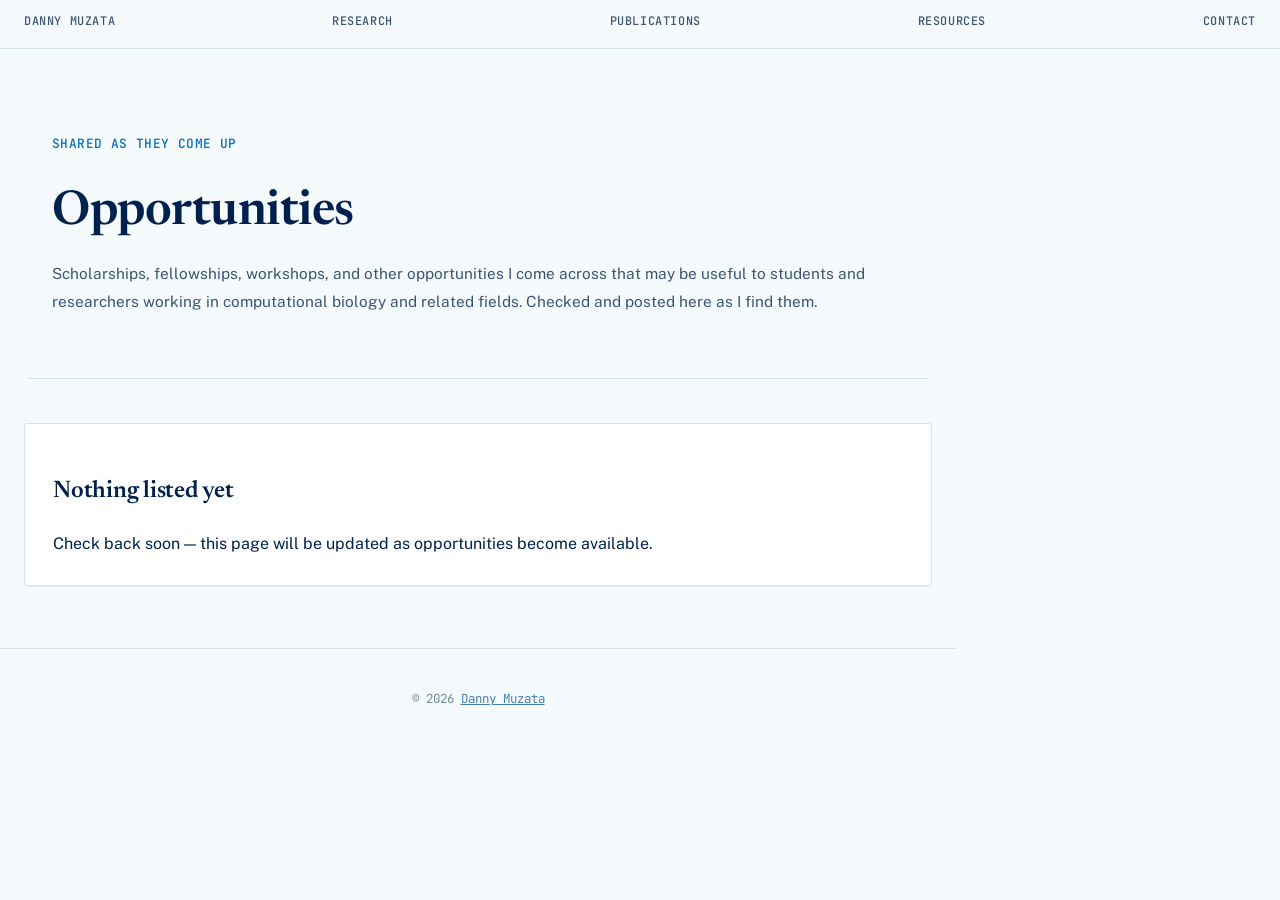
==== opportunities.html @ 9d425924 "Simplify nav labels, drop Research Highlights link, add Resources/Opportunities Rename nav items to " ====
<!DOCTYPE html>
<html lang="en">
<head>
<meta charset="UTF-8">
<meta name="viewport" content="width=device-width, initial-scale=1.0">

<title>Opportunities | Danny Muzata</title>
<meta name="description" content="Scholarships, fellowships, workshops, and other opportunities Danny Muzata shares for students and researchers in computational biology.">
<meta name="robots" content="index, follow, max-image-preview:large">
<meta name="author" content="Danny Muzata">

<link rel="canonical" href="https://danmuzata.github.io/opportunities.html">
<link rel="author" href="https://danmuzata.github.io/">

<meta property="og:type" content="website">
<meta property="og:title" content="Opportunities | Danny Muzata">
<meta property="og:description" content="Scholarships, fellowships, workshops, and other opportunities for students and researchers in computational biology.">
<meta property="og:url" content="https://danmuzata.github.io/opportunities.html">
<meta property="og:site_name" content="Danny Muzata">
<meta property="og:image" content="https://danmuzata.github.io/assets/images/headshot-share.jpg">
<meta property="og:image:type" content="image/jpeg">

<meta name="twitter:card" content="summary_large_image">
<meta name="twitter:title" content="Opportunities | Danny Muzata">
<meta name="twitter:description" content="Scholarships, fellowships, workshops, and other opportunities for students and researchers in computational biology.">
<meta name="twitter:image" content="https://danmuzata.github.io/assets/images/headshot-share.jpg">

<script type="application/ld+json">
{
  "@context": "https://schema.org",
  "@graph": [
    {
      "@type": "Person",
      "@id": "https://danmuzata.github.io/#person",
      "name": "Danny Muzata",
      "url": "https://danmuzata.github.io/",
      "image": "https://danmuzata.github.io/assets/images/headshot-share.jpg",
      "jobTitle": "Biomedical Data Scientist",
      "affiliation": [{ "@type": "CollegeOrUniversity", "name": "BITS Pilani, Hyderabad Campus" }],
      "sameAs": [
        "https://scholar.google.com/citations?user=PciYrvsAAAAJ&hl=en",
        "https://github.com/danmuzata",
        "https://www.linkedin.com/in/danny-muzata",
        "https://orcid.org/0000-0003-0023-9233",
        "https://x.com/DMMuzata",
        "https://www.facebook.com/danny.muzata",
        "https://onehealthtrust.org/profile/phd-students/danny-muzata/",
        "https://www.bits-pilani.ac.in/research_scholars/danny-muzata/"
      ]
    },
    {
      "@type": "CollectionPage",
      "@id": "https://danmuzata.github.io/opportunities.html#webpage",
      "url": "https://danmuzata.github.io/opportunities.html",
      "name": "Opportunities | Danny Muzata",
      "description": "Scholarships, fellowships, workshops, and other opportunities for students and researchers in computational biology.",
      "author": { "@id": "https://danmuzata.github.io/#person" },
      "isPartOf": { "@type": "WebSite", "@id": "https://danmuzata.github.io/#website", "url": "https://danmuzata.github.io/", "name": "Danny Muzata" }
    },
    {
      "@type": "BreadcrumbList",
      "@id": "https://danmuzata.github.io/opportunities.html#breadcrumb",
      "itemListElement": [
        { "@type": "ListItem", "position": 1, "name": "Danny Muzata", "item": "https://danmuzata.github.io/" },
        { "@type": "ListItem", "position": 2, "name": "Opportunities", "item": "https://danmuzata.github.io/opportunities.html" }
      ]
    }
  ]
}
</script>

<link rel="icon" type="image/png" sizes="32x32" href="assets/images/favicon-32.png">
<link rel="icon" type="image/png" sizes="16x16" href="assets/images/favicon-16.png">
<link rel="apple-touch-icon" sizes="180x180" href="assets/images/apple-touch-icon.png">

<link href="https://fonts.googleapis.com/css2?family=Newsreader:ital,opsz,wght@0,6..72,400;0,6..72,500;0,6..72,600;0,6..72,700;1,6..72,400;1,6..72,500&family=Public+Sans:wght@400;500;600;700&family=JetBrains+Mono:wght@400;500;600&display=swap" rel="stylesheet">
<link rel="stylesheet" href="assets/css/style.css">
</head>

<body>

<nav aria-label="Primary navigation">
  <a href="index.html">Danny Muzata</a>
  <a href="index.html#research-areas">Research</a>
  <a href="index.html#publications">Publications</a>
  <a href="resources.html">Resources</a>
  <a href="index.html#contact">Contact</a>
</nav>

<main>
<div class="project-hero">

  <p class="project-subtitle">Shared as they come up</p>

  <h1>Opportunities</h1>

  <p class="project-authors">
    Scholarships, fellowships, workshops, and other opportunities I come across that
    may be useful to students and researchers working in computational biology and
    related fields. Checked and posted here as I find them.
  </p>

</div>

<section>

  <div class="card">
    <h2>Nothing listed yet</h2>
    <p>
      Check back soon — this page will be updated as opportunities become available.
    </p>
  </div>

</section>
</main>

<footer>
  © 2026 <a href="index.html" rel="author">Danny Muzata</a>
</footer>

</body>
</html>
---- assets/css/style.css ----
/* ==========================================================================
   Danny Muzata — Field Notebook design system
   Concept: the contour line of a fitness landscape as structural motif;
   genome-browser precision (mono, coordinates, specimen tags) meets an
   editorial scientific-journal hand (serif headings, real bibliography).
   ========================================================================== */

:root {
  --paper: #f5fafd;
  --paper-raised: #ffffff;
  --paper-sunken: #e7f2fb;
  --ink: #00204d;
  --ink-soft: #3d5573;
  --ink-faint: #74889f;
  --line: #d3e3f0;
  --line-strong: #a9c3dc;

  --azure: #026fc2;
  --azure-deep: #014a8a;
  --azure-wash: rgba(2, 111, 194, 0.08);
  --azure-wash-strong: rgba(2, 111, 194, 0.16);

  --amber: #d06d0c;
  --amber-wash: rgba(208, 109, 12, 0.1);

  --seq-blue: #4a7fb0;
  --seq-blue-wash: rgba(74, 127, 176, 0.08);

  --shadow: 0 1px 2px rgba(0, 32, 77, 0.05);

  --font-display: 'Newsreader', 'Iowan Old Style', Georgia, serif;
  --font-body: 'Public Sans', -apple-system, BlinkMacSystemFont, 'Segoe UI', sans-serif;
  --font-mono: 'JetBrains Mono', ui-monospace, 'SFMono-Regular', Menlo, monospace;
}

body.dark {
  --paper: #061529;
  --paper-raised: #0b2038;
  --paper-sunken: #04101f;
  --ink: #eaf3fc;
  --ink-soft: #a9c3dc;
  --ink-faint: #6f89a6;
  --line: #16324f;
  --line-strong: #234563;

  --azure: #5aa8e8;
  --azure-deep: #8cc4f2;
  --azure-wash: rgba(90, 168, 232, 0.14);
  --azure-wash-strong: rgba(90, 168, 232, 0.22);

  --amber: #f5a445;
  --amber-wash: rgba(245, 164, 69, 0.14);

  --seq-blue: #7fb2df;
  --seq-blue-wash: rgba(127, 178, 223, 0.12);

  --shadow: 0 1px 3px rgba(0, 0, 0, 0.4);
}

/* ---------- reset & base ---------- */

* { box-sizing: border-box; }

html {
  scroll-behavior: smooth;
}

body {
  font-family: var(--font-body);
  margin: 0;
  line-height: 1.65;
  background: var(--paper);
  color: var(--ink);
  font-size: 16px;
  transition: background 0.3s ease, color 0.3s ease;
}

img { max-width: 100%; }

::selection { background: var(--azure-wash-strong); color: var(--ink); }

a { color: var(--seq-blue); }

h1, h2, h3 {
  font-family: var(--font-display);
  font-weight: 600;
  text-wrap: balance;
  color: var(--ink);
  letter-spacing: -0.01em;
}

em, i { font-style: italic; }

/* mono "eyebrow" label used throughout as section/field labels */
.eyebrow {
  display: block;
  font-family: var(--font-mono);
  font-size: 0.72rem;
  font-weight: 500;
  letter-spacing: 0.14em;
  text-transform: uppercase;
  color: var(--azure);
}

/* ---------- nav (ruler bar) ---------- */

nav {
  display: flex;
  align-items: center;
  justify-content: space-between;
  gap: 18px;
  padding: 12px 24px;
  background: color-mix(in srgb, var(--paper) 92%, transparent);
  backdrop-filter: blur(6px);
  border-bottom: 1px solid var(--line);
  position: sticky;
  top: 0;
  z-index: 1000;
  /* nav sits above the quotes rail (which starts at top: 54px), so it never
     overlaps it — reclaim the width body reserves for the rail below it */
  margin-right: calc(-1 * (var(--quotes-w, 0px) + var(--quotes-inset, 0px) + 8px));
}

.nav-links {
  display: flex;
  align-items: center;
  gap: 22px;
  overflow-x: auto;
  white-space: nowrap;
  flex: 1 1 auto;
  min-width: 0;
}

.nav-links::-webkit-scrollbar { display: none; }

nav a {
  text-decoration: none;
  font-family: var(--font-mono);
  font-size: 0.74rem;
  font-weight: 500;
  letter-spacing: 0.05em;
  text-transform: uppercase;
  color: var(--ink-soft);
  padding-bottom: 3px;
  border-bottom: 1px solid transparent;
  transition: color 0.2s ease, border-color 0.2s ease;
}

nav a:hover {
  color: var(--azure);
  border-bottom-color: var(--azure);
}

.nav-brand {
  flex: 0 0 auto;
  display: flex;
  align-items: center;
  line-height: 0;
}
.nav-brand img { height: 30px; width: auto; display: block; }

.nav-social {
  display: flex;
  align-items: center;
  gap: 10px;
  flex: 0 0 auto;
  padding-left: 16px;
  border-left: 1px solid var(--line);
}

.nav-social a {
  display: inline-flex;
  align-items: center;
  justify-content: center;
  width: 26px;
  height: 26px;
  color: var(--ink-faint);
  font-size: 0.92rem;
  border-bottom: none;
  padding-bottom: 0;
  transition: color 0.2s ease, transform 0.2s ease, opacity 0.2s ease;
}
.nav-social a:hover { transform: translateY(-2px); opacity: 0.8; }
.nav-social a img { width: 22px; height: 22px; object-fit: contain; display: block; }
.nav-social a img.icon-orcid { width: 26px; height: 26px; }
.nav-social a.icon-fa {
  color: var(--ink-soft);
  border: 1px solid var(--line-strong);
  border-radius: 999px;
  font-size: 0.86rem;
}
.nav-social a.icon-fa:hover { color: var(--azure); border-color: var(--azure); }

.nav-search { position: relative; flex: 0 0 auto; display: flex; align-items: center; }

#searchToggle {
  background: none;
  border: 1px solid var(--line);
  border-radius: 999px;
  width: 28px;
  height: 28px;
  color: var(--azure);
  cursor: pointer;
  display: grid;
  place-items: center;
}
#searchToggle:hover { border-color: var(--azure); }

.search-form {
  position: absolute;
  top: 36px;
  right: 0;
  width: 240px;
  z-index: 50;
}
.search-form[hidden] { display: none; }

.search-form input {
  width: 100%;
  box-sizing: border-box;
  font-family: var(--font-mono);
  font-size: 0.8rem;
  padding: 8px 12px;
  border: 1px solid var(--line-strong);
  border-radius: 4px;
  background: var(--paper-raised);
  color: var(--ink);
  box-shadow: 0 8px 20px rgba(0, 32, 77, 0.12);
}
.search-form input:focus { outline: none; border-color: var(--azure); }

.search-hit { outline: 2px solid var(--amber); outline-offset: 4px; border-radius: 2px; }

/* ---------- section rhythm ---------- */

section {
  max-width: 1400px;
  margin: auto;
  padding: 44px 24px;
}

section > h2 {
  font-size: clamp(1.6rem, 3vw, 2.1rem);
  margin: 0.35rem 0 1.6rem;
}

/* contour-line divider, the recurring motif */
.contour {
  max-width: 1100px;
  margin: 0 auto;
  padding: 0 24px;
  color: var(--line-strong);
  opacity: 0.7;
}

.contour svg {
  display: block;
  width: 100%;
  height: 30px;
}

.contour path {
  fill: none;
  stroke: currentColor;
  stroke-width: 1;
}

/* ---------- generic card / specimen index-card ---------- */

.card {
  background: var(--paper-raised);
  color: var(--ink);
  padding: 28px;
  border-radius: 3px;
  margin-bottom: 18px;
  border: 1px solid var(--line);
  box-shadow: var(--shadow);
  max-width: 1400px;
  margin-left: auto;
  margin-right: auto;
}

.card a { color: var(--seq-blue); text-decoration: none; border-bottom: 1px solid var(--seq-blue-wash); }
.card a:hover { border-bottom-color: var(--seq-blue); }

/* justified long-form prose, hyphenated for clean rag on narrow columns */
.card p,
.hero-tagline,
.lab-content p {
  text-align: justify;
  text-justify: inter-word;
  hyphens: auto;
}
.card p:last-child { margin-bottom: 0; }

.card,
.publication-item,
.teaching-item,
.hero,
nav {
  transition: background 0.3s ease, border-color 0.3s ease, color 0.3s ease;
}

/* research interests */
.interest-list {
  list-style: none;
  padding-left: 0;
  margin: 0;
  display: grid;
  grid-template-columns: 1fr 1fr;
  gap: 0;
}

.interest-list li {
  padding: 11px 0 11px 22px;
  border-bottom: 1px solid var(--line);
  position: relative;
  font-size: 0.96rem;
}

.interest-list li::before {
  content: "\2022";
  position: absolute;
  left: 4px;
  color: var(--azure);
  font-weight: 700;
}

/* ---------- core-sample timeline ---------- */

.timeline {
  border-left: 1px solid var(--line-strong);
  padding-left: 24px;
  position: relative;
}

.timeline div {
  margin-bottom: 26px;
  position: relative;
}

.timeline div::before {
  content: "";
  position: absolute;
  left: -28.5px;
  top: 6px;
  width: 7px;
  height: 7px;
  border-radius: 50%;
  background: var(--azure);
  border: 2px solid var(--paper);
  box-shadow: 0 0 0 1px var(--azure);
}

.timeline b { font-family: var(--font-mono); font-weight: 600; font-size: 0.92rem; letter-spacing: 0.01em; }

.section-subtitle {
  font-family: var(--font-mono);
  color: var(--ink-soft);
  margin-bottom: 34px;
  font-size: 0.85rem;
  letter-spacing: 0.02em;
}

/* ---------- experience / teaching list ---------- */

.teaching-list {
  display: flex;
  flex-direction: column;
  gap: 16px;
}

.teaching-item {
  display: flex;
  gap: 28px;
  background: var(--paper-raised);
  border: 1px solid var(--line);
  border-radius: 3px;
  padding: 22px 24px;
}

.teaching-date {
  min-width: 150px;
  font-family: var(--font-mono);
  font-size: 0.82rem;
  font-weight: 500;
  color: var(--azure);
  padding-top: 2px;
}

.teaching-content h3 { margin: 0 0 4px 0; font-size: 1.04rem; color: var(--ink); font-family: var(--font-display); }
.teaching-content p { margin: 0 0 12px 0; color: var(--ink-soft); font-size: 0.94rem; }
.teaching-content ul.content-list { margin: 0; }

@media (max-width: 768px) {
  .teaching-item { flex-direction: column; gap: 10px; }
  .teaching-date { min-width: auto; }
}

/* ---------- publications: real bibliography ---------- */

.pub-metrics {
  font-family: var(--font-mono);
  font-size: 0.82rem;
  color: var(--ink-soft);
}

.publication-list {
  display: flex;
  flex-direction: column;
  gap: 0;
  counter-reset: pub;
  border-top: 1px solid var(--line);
}

.publication-item {
  border-bottom: 1px solid var(--line);
  padding: 26px 0 26px 44px;
  position: relative;
  counter-increment: pub;
}

.publication-item::before {
  content: counter(pub, decimal-leading-zero);
  position: absolute;
  left: 0;
  top: 27px;
  font-family: var(--font-mono);
  font-size: 0.78rem;
  color: var(--ink-faint);
}

.publication-item h3 {
  margin-top: 0;
  margin-bottom: 10px;
  font-size: 1.1rem;
  font-weight: 500;
  line-height: 1.5;
  color: var(--ink);
}

.pub-authors { color: var(--ink-soft); margin-bottom: 6px; font-size: 0.94rem; }
.pub-venue { font-family: var(--font-mono); color: var(--ink-faint); margin-bottom: 14px; font-size: 0.82rem; }
.pub-venue em { font-family: var(--font-display); font-style: italic; }
.pub-summary { color: var(--ink-soft); line-height: 1.7; margin-bottom: 14px; }

.pub-link { color: var(--seq-blue); text-decoration: none; font-weight: 500; font-size: 0.92rem; border-bottom: 1px solid var(--seq-blue-wash); }
.pub-link:hover { border-bottom-color: var(--seq-blue); }

.pub-status {
  display: inline-block;
  font-family: var(--font-mono);
  font-size: 0.66rem;
  font-weight: 600;
  letter-spacing: 0.06em;
  text-transform: uppercase;
  padding: 0.18rem 0.5rem;
  border-radius: 2px;
  margin-left: 0.5rem;
  vertical-align: middle;
  border: 1px solid transparent;
}
.pub-status.published { color: var(--azure); border-color: var(--azure-wash-strong); background: var(--azure-wash); }
.pub-status.preprint { color: var(--amber); border-color: var(--amber-wash); background: var(--amber-wash); }
.pub-status.review { color: var(--seq-blue); border-color: var(--seq-blue-wash); background: var(--seq-blue-wash); }
.pub-status.chapter { color: var(--ink-soft); border-color: var(--line); background: var(--paper-sunken); }

body.dark .hero-badges span {
  background: var(--azure-wash);
  border: 1px solid var(--azure-wash-strong);
  color: var(--ink);
}

/* ---------- research visualization ---------- */

.research-demo { margin-top: 56px; }

.research-demo h3 { font-size: 1.3rem; color: var(--ink); margin-bottom: 10px; }

.demo-subtitle {
  color: var(--ink-soft);
  max-width: 680px;
  line-height: 1.7;
  margin: 0 0 20px;
}

.demo-tags {
  display: flex;
  flex-wrap: wrap;
  gap: 8px;
  margin-bottom: 22px;
  font-family: var(--font-mono);
}

.demo-tags span {
  background: var(--paper-raised);
  border: 1px solid var(--line);
  padding: 5px 11px;
  border-radius: 2px;
  font-size: 0.76rem;
  color: var(--ink-soft);
}

canvas {
  width: 100%;
  max-width: 100%;
  height: auto;
  display: block;
  margin: 0;
  border-radius: 3px;
  border: 1px solid var(--line);
}

/* ---------- contact maps ---------- */

.maps-grid {
  max-width: 1400px;
  margin: 1.4rem auto 0;
  display: grid;
  grid-template-columns: repeat(2, minmax(0, 1fr));
  gap: 1px;
  background: var(--line);
  border: 1px solid var(--line);
}

.map-card { background: var(--paper-raised); }

.map-card figcaption {
  display: flex;
  align-items: center;
  gap: 0.6rem;
  font-family: var(--font-mono);
  font-size: 0.76rem;
  letter-spacing: 0.03em;
  color: var(--ink-soft);
  padding: 0.7rem 1.1rem;
  border-bottom: 1px solid var(--line);
}
.map-logo { width: 22px; height: 22px; object-fit: contain; flex: 0 0 auto; }

.map-card iframe {
  display: block;
  width: 100%;
  height: 260px;
  border: 0;
}

@media (max-width: 680px) {
  .maps-grid { grid-template-columns: 1fr; }
}

/* ---------- resume tabs ---------- */

.resume-tabs {
  display: flex;
  flex-wrap: wrap;
  gap: 4px;
  border-bottom: 1px solid var(--line);
  margin-bottom: 1.8rem;
}

.resume-tab {
  font-family: var(--font-mono);
  font-size: 0.76rem;
  font-weight: 500;
  letter-spacing: 0.02em;
  color: var(--ink-soft);
  background: none;
  border: none;
  border-bottom: 2px solid transparent;
  padding: 10px 4px;
  margin-right: 18px;
  cursor: pointer;
  white-space: nowrap;
}
.resume-tab:hover { color: var(--azure); }
.resume-tab.active { color: var(--azure); border-bottom-color: var(--azure); }

.resume-panel[hidden] { display: none; }

.references-list { display: flex; flex-direction: column; gap: 1px; background: var(--line); border: 1px solid var(--line); }
.reference-item { display: flex; gap: 1rem; align-items: center; padding: 1.1rem 1.3rem; background: var(--paper-raised); }
.reference-item img { width: 56px; height: 56px; border-radius: 999px; object-fit: cover; border: 1px solid var(--line-strong); flex: 0 0 auto; }
.reference-item h3 { margin: 0 0 0.15rem; font-size: 0.98rem; }
.reference-role { font-family: var(--font-mono); font-size: 0.68rem; text-transform: uppercase; letter-spacing: 0.04em; color: var(--azure); margin: 0 0 0.3rem; }
.reference-item p:last-child { margin: 0; font-size: 0.86rem; color: var(--ink-soft); }

@media (max-width: 560px) {
  .reference-item { flex-direction: column; align-items: flex-start; }
}

@media (max-width: 700px) {
  .resume-tabs { overflow-x: auto; flex-wrap: nowrap; }
  .resume-tab { margin-right: 14px; }
}

/* ---------- footer ---------- */

footer {
  text-align: center;
  padding: 40px 20px;
  font-family: var(--font-mono);
  font-size: 0.78rem;
  color: var(--ink-faint);
  border-top: 1px solid var(--line);
}

.footer-signature { display: block; height: 48px; width: auto; margin: 0 auto 10px; opacity: 0.85; }

/* ---------- masthead hero ---------- */

.hero {
  display: flex;
  flex-direction: column;
  padding: 64px 40px 56px;
  max-width: 1400px;
  margin: 0 auto;
  position: relative;
  border-bottom: 1px solid var(--line);
}

.hero-top {
  display: flex;
  align-items: flex-start;
  justify-content: flex-start;
  gap: 56px;
  width: 100%;
}

.hero-left { flex: 0 1 auto; max-width: 620px; }

.hero h1 {
  font-size: clamp(2.6rem, 6vw, 4.4rem);
  font-weight: 600;
  margin: 0 0 6px;
  letter-spacing: -0.02em;
  line-height: 1;
}

.subtitle {
  font-family: var(--font-mono);
  color: var(--azure);
  font-weight: 500;
  font-size: 0.86rem;
  letter-spacing: 0.02em;
  text-transform: uppercase;
}

.affiliation {
  color: var(--ink-soft);
  margin-top: 8px;
  font-size: 0.95rem;
}

.hero-tagline {
  margin-top: 18px;
  color: var(--ink-soft);
  line-height: 1.75;
  font-size: 1.06rem;
  max-width: 58ch;
}

.hero-badges { margin-top: 18px; }

/* links row: mono, ruler-tick separated */
.icon-row {
  margin-top: 20px;
  display: flex;
  flex-wrap: wrap;
  align-items: center;
  gap: 10px;
}

.icon-row a {
  display: inline-flex;
  align-items: center;
  justify-content: center;
  width: 38px;
  height: 38px;
  border-radius: 999px;
  border: 1px solid var(--line-strong);
  background: var(--paper-raised);
  color: var(--ink-soft);
  font-size: 1rem;
  text-decoration: none;
  transition: color 0.2s ease, border-color 0.2s ease, transform 0.2s ease;
}

.icon-row a:hover {
  color: var(--azure);
  border-color: var(--azure);
  transform: translateY(-2px);
}

.icon-row a span { display: none; }
.icon-row a img { width: 20px; height: 20px; object-fit: contain; display: block; }
.icon-row a.icon-svg svg { display: block; }

.hero-buttons { margin-top: 26px; display: flex; gap: 12px; flex-wrap: wrap; }

.hero-btn {
  display: inline-block;
  padding: 11px 20px;
  border-radius: 2px;
  background: var(--azure);
  color: var(--paper);
  text-decoration: none;
  font-weight: 600;
  font-size: 0.9rem;
  border: 1px solid var(--azure);
  transition: 0.2s ease;
}

.hero-btn:hover { background: var(--azure-deep); border-color: var(--azure-deep); }

/* portrait: framed, editorial, right-aligned against the hero column */
.hero-right { flex: 0 1 190px; min-width: 0; }

.profile-wrapper {
  padding: 0;
  background: none;
  width: 100%;
  max-width: 190px;
  position: relative;
}

.profile-wrapper img {
  width: 100%;
  aspect-ratio: 190 / 230;
  height: auto;
  border-radius: 3px;
  border: 1px solid var(--line-strong);
  box-shadow: 0 14px 32px rgba(0, 32, 77, 0.14);
  object-fit: cover;
  object-position: top center;
  display: block;
}

.profile-wrapper .plate-label {
  display: block;
  margin-top: 12px;
  font-family: var(--font-mono);
  font-size: 0.7rem;
  letter-spacing: 0.08em;
  text-transform: uppercase;
  color: var(--ink-soft);
  text-align: center;
}

.profile-wrapper .plate-label small {
  display: block;
  margin-top: 3px;
  font-size: 0.62rem;
  color: var(--ink-faint);
  letter-spacing: 0.06em;
}

@media (max-width: 768px) {
  .hero { text-align: left; padding: 48px 20px 36px; }
  .hero-top { flex-direction: column-reverse; }
  .hero-left, .hero-right { flex: 100%; max-width: 100%; }
  .hero-right { align-self: flex-start; }
  .profile-wrapper { width: 180px; }
  .profile-wrapper img { width: 180px; height: 220px; }
  .interest-list { grid-template-columns: 1fr; }
  .hero h1 { font-size: 2.4rem; }
  .hero-tagline { font-size: 0.96rem; }
  nav { padding: 10px 14px; gap: 10px; }
  .nav-social { display: none; }
  section { padding: 32px 18px; }
  .card { padding: 20px; }
  .publication-item { padding-left: 36px; }
}

/* ---------- research highlights: crossfade, one at a time ---------- */

.highlights-fade {
  position: relative;
  min-height: 250px;
  border: 1px solid var(--line);
  border-radius: 3px;
  background: var(--paper-raised);
  overflow: hidden;
}

.highlight-slide {
  position: absolute;
  inset: 0;
  display: flex;
  align-items: center;
  gap: 1.8rem;
  padding: 1.8rem 2rem;
  text-decoration: none;
  color: inherit;
  opacity: 0;
  animation: highlight-fade var(--rh-cycle, 56s) ease-in-out infinite;
}

.highlight-slide-image {
  flex: 0 0 auto;
  width: 170px;
  height: 170px;
  border-radius: 3px;
  overflow: hidden;
  background: var(--paper-sunken);
  border: 1px solid var(--line-strong);
}
.highlight-slide-image img { width: 100%; height: 100%; object-fit: cover; display: block; }

.highlight-slide-body { min-width: 0; }
.highlight-slide-body h3 { margin: 0 0 0.4rem; font-size: 1.15rem; font-family: var(--font-display); }
.highlight-slide-body p { margin: 0; font-size: 0.92rem; color: var(--ink-soft); line-height: 1.6; text-align: left; }

.work-status {
  display: inline-block;
  font-family: var(--font-mono);
  font-size: 0.66rem;
  font-weight: 600;
  letter-spacing: 0.05em;
  text-transform: uppercase;
  color: var(--azure);
  margin-bottom: 0.5rem;
}

@keyframes highlight-fade {
  0%   { opacity: 0; }
  3%   { opacity: 1; }
  9%   { opacity: 1; }
  12.5% { opacity: 0; }
  100% { opacity: 0; }
}

@media (prefers-reduced-motion: reduce) {
  .highlight-slide { animation: none; opacity: 0; position: static; display: none; }
  .highlight-slide--first { opacity: 1; display: flex; }
}

@media (max-width: 640px) {
  .highlights-fade { min-height: 320px; }
  .highlight-slide { flex-direction: column; align-items: flex-start; gap: 0.9rem; padding: 1.3rem; }
  .highlight-slide-image { width: 100%; height: 170px; }
}

/* ---------- quotes rail: fixed vertical panel, always visible, width scales down on narrow screens ---------- */

:root { --quotes-w: 300px; --quotes-inset: 16px; }

.quotes-rail {
  display: block;
  position: fixed;
  top: 54px;
  right: var(--quotes-inset);
  width: var(--quotes-w);
  height: calc(100vh - 54px);
  overflow: hidden;
  border: 1px solid var(--line);
  border-top: none;
  box-shadow: -8px 0 20px rgba(0, 32, 77, 0.06);
  background: var(--paper-sunken);
  z-index: 500;
}

body { padding-right: calc(var(--quotes-w) + var(--quotes-inset) + 8px); }

.quotes-rail-track {
  display: flex;
  flex-direction: column;
  animation: quotes-rail-up 130s linear infinite;
}

.quotes-rail-track:hover { animation-play-state: paused; }

.quotes-rail .quote-card {
  box-sizing: border-box;
  min-height: calc((100vh - 54px) / 3);
  display: flex;
  flex-direction: column;
  justify-content: center;
  padding: 1.3rem 1.6rem;
  border-bottom: 1px solid var(--line);
}

.quote-photo {
  width: 72px;
  height: 72px;
  border-radius: 999px;
  object-fit: cover;
  border: 1px solid var(--line-strong);
  margin-bottom: 0.9rem;
}

.quote-card blockquote {
  margin: 0 0 10px;
  font-family: var(--font-display);
  font-style: italic;
  font-size: 0.94rem;
  line-height: 1.4;
  color: var(--ink);
}

.quote-card cite {
  display: block;
  font-family: var(--font-mono);
  font-style: normal;
  font-size: 0.64rem;
  letter-spacing: 0.04em;
  text-transform: uppercase;
  color: var(--azure);
  line-height: 1.4;
}

@keyframes quotes-rail-up {
  from { transform: translateY(0); }
  to { transform: translateY(-50%); }
}

@media (prefers-reduced-motion: reduce) {
  .quotes-rail-track { animation: none; overflow-y: auto; height: 100%; }
}

/* narrower screens: the rail shrinks instead of disappearing */
@media (max-width: 1100px) {
  :root { --quotes-w: 190px; }
  .quotes-rail .quote-card { padding: 1rem 1.1rem; }
  .quote-photo { width: 56px; height: 56px; }
  .quote-card blockquote { font-size: 0.8rem; }
}

@media (max-width: 760px) {
  :root { --quotes-w: 124px; }
  .quotes-rail .quote-card { padding: 0.8rem 0.7rem; }
  .quote-photo { width: 44px; height: 44px; margin-bottom: 0.5rem; }
  .quote-card blockquote {
    font-size: 0.7rem;
    display: -webkit-box;
    -webkit-line-clamp: 5;
    -webkit-box-orient: vertical;
    overflow: hidden;
  }
  .quote-card cite { font-size: 0.52rem; }
}

@media (max-width: 480px) {
  :root { --quotes-w: 74px; }
  .quotes-rail .quote-card { padding: 0.9rem 0.4rem 0.5rem; justify-content: flex-start; }
  .quote-photo { margin-bottom: 0; }
  .quote-card blockquote, .quote-card cite { display: none; }
}

/* ==========================================================================
   Homepage-specific components (indexed featured cards, grids, labs, skills)
   ========================================================================== */

.section-intro {
  max-width: 62ch;
  margin: -0.5rem 0 1.75rem;
  color: var(--ink-soft);
  line-height: 1.7;
}

.hero-buttons a.hero-btn-secondary {
  background: transparent;
  color: var(--ink);
  border-color: var(--line-strong);
}
.hero-buttons a.hero-btn-secondary:hover { border-color: var(--azure); color: var(--azure); }

.highlights-grid,
.featured-projects,
.expertise-grid,
.skills-grid {
  display: grid;
  grid-template-columns: repeat(2, minmax(0, 1fr));
  gap: 1px;
  background: var(--line);
  border: 1px solid var(--line);
}

.labs-grid {
  display: flex;
  flex-direction: column;
  gap: 1px;
  background: var(--line);
  border: 1px solid var(--line);
}

.highlight-card,
.featured-project-card,
.expertise-item,
.skill-card {
  background: var(--paper-raised);
  padding: 1.4rem 1.5rem;
  position: relative;
}

.highlight-card h3, .featured-project-card h3 { margin: 0 0 0.5rem; font-size: 1.08rem; }
.highlight-card p, .featured-project-card p, .lab-feature p, .skill-card p { line-height: 1.65; color: var(--ink-soft); font-size: 0.95rem; }

.highlight-date {
  font-family: var(--font-mono);
  font-size: 0.72rem;
  color: var(--azure);
  display: block;
  margin-bottom: 0.65rem;
}

.project-topline {
  display: flex;
  align-items: baseline;
  justify-content: space-between;
  gap: 0.75rem;
  margin-bottom: 0.55rem;
}

.project-acronym { font-family: var(--font-display); font-size: 1.1rem; font-weight: 600; }

.project-badge {
  font-family: var(--font-mono);
  font-size: 0.64rem;
  font-weight: 600;
  letter-spacing: 0.05em;
  text-transform: uppercase;
  padding: 0.2rem 0.5rem;
  border-radius: 2px;
  color: var(--azure);
  background: var(--azure-wash);
  border: 1px solid var(--azure-wash-strong);
  white-space: nowrap;
}
.project-badge.status-preprint { color: var(--amber); background: var(--amber-wash); border-color: var(--amber-wash); }
.project-badge.status-ongoing { color: var(--seq-blue); background: var(--seq-blue-wash); border-color: var(--seq-blue-wash); }

.project-meta { font-family: var(--font-mono); color: var(--ink-faint); font-size: 0.78rem; margin-bottom: 0.7rem; }

.project-actions, .lab-actions {
  display: flex;
  flex-wrap: wrap;
  gap: 0.6rem;
  margin-top: 1rem;
}

.project-actions a, .lab-actions a {
  display: inline-flex;
  align-items: center;
  justify-content: center;
  padding: 0.5rem 0.85rem;
  border-radius: 2px;
  text-decoration: none;
  font-family: var(--font-mono);
  font-size: 0.78rem;
  font-weight: 500;
  border: 1px solid var(--line-strong);
  color: var(--ink);
}

.project-actions a:first-child, .lab-actions a:first-child {
  background: var(--azure);
  color: var(--paper);
  border-color: var(--azure);
}
.project-actions a:hover, .lab-actions a:hover { border-color: var(--azure); }

.expertise-item, .skill-card { min-height: 130px; }

.expertise-label {
  display: inline-block;
  font-family: var(--font-mono);
  font-size: 0.66rem;
  letter-spacing: 0.06em;
  text-transform: uppercase;
  color: var(--seq-blue);
  margin-bottom: 0.6rem;
}

.expertise-item h3, .skill-card h3 { margin: 0 0 0.4rem; font-size: 1rem; font-family: var(--font-display); }
.expertise-item p { margin: 0; color: var(--ink-soft); font-size: 0.9rem; line-height: 1.55; }

.skill-card ul { margin: 0.5rem 0 0; padding-left: 1.05rem; color: var(--ink-soft); font-size: 0.87rem; line-height: 1.65; }

.lab-feature {
  display: grid;
  grid-template-columns: minmax(150px, 0.42fr) minmax(0, 1fr);
  gap: 0;
  background: var(--line);
  border: 1px solid var(--line);
}

.lab-mark {
  min-height: 150px;
  background: var(--paper-sunken);
  border-right: 1px solid var(--line);
  overflow: hidden;
}
.lab-mark img { width: 100%; height: 100%; min-height: 150px; object-fit: cover; display: block; }

.lab-content { background: var(--paper-raised); padding: 1.4rem 1.5rem; }
.lab-subtitle {
  font-family: var(--font-mono);
  font-size: 0.72rem;
  color: var(--azure);
  text-transform: uppercase;
  letter-spacing: 0.04em;
  margin: -0.4rem 0 0.8rem;
}
.lab-content h3 { margin-top: 0; font-size: 1.05rem; }

.awards-list { display: flex; flex-direction: column; gap: 0; border-top: 1px solid var(--line); }
.award-item {
  display: flex;
  gap: 1rem;
  align-items: baseline;
  padding: 16px 0;
  border-bottom: 1px solid var(--line);
}
.award-item i { display: none; }
.award-item h3 { margin: 0; font-size: 0.98rem; font-family: var(--font-display); flex: 0 0 auto; min-width: 260px; }
.award-item p { margin: 0; color: var(--ink-soft); font-size: 0.88rem; font-family: var(--font-mono); }

.content-list { margin: 0.5rem 0 0; padding-left: 1.15rem; line-height: 1.75; }
.content-list li { margin-bottom: 0.25rem; }

.workshop-list {
  columns: 2;
  column-gap: 2.2rem;
  margin: 0;
  padding-left: 1.15rem;
  line-height: 1.9;
  font-size: 0.93rem;
  color: var(--ink-soft);
}

@media (max-width: 960px) {
  .highlights-grid, .featured-projects, .skills-grid, .expertise-grid { grid-template-columns: repeat(2, minmax(0, 1fr)); }
  .award-item { flex-direction: column; gap: 0.2rem; }
  .award-item h3 { min-width: 0; }
}

@media (max-width: 680px) {
  .highlights-grid, .featured-projects, .expertise-grid, .skills-grid, .lab-feature { grid-template-columns: 1fr; }
  .lab-mark { border-right: none; border-bottom: 1px solid var(--line); }
  .workshop-list { columns: 1; }
}

/* hero topic chips */
.hero-badges {
  display: flex;
  flex-wrap: wrap;
  gap: 7px;
}

.hero-badges .venue-chip {
  display: inline-flex;
  align-items: center;
  gap: 6px;
  flex: 0 0 auto;
  white-space: nowrap;
  height: 30px;
  padding: 0 10px;
  font-family: var(--font-mono);
  font-size: 0.68rem;
  color: var(--ink-soft);
  background: var(--paper-raised);
  border: 1px solid var(--line);
  border-radius: 2px;
}
.venue-chip > i:first-child { color: var(--azure); font-size: 0.68rem; }

/* research areas: 5 banner-derived pillar tiles */
.areas-grid {
  display: grid;
  grid-template-columns: repeat(5, minmax(0, 1fr));
  gap: 1px;
  background: var(--line);
  border: 1px solid var(--line);
  margin-bottom: 2.2rem;
}
.area-tile {
  background: var(--paper-raised);
  padding: 1.1rem 1rem 1.4rem;
  text-align: center;
}
.area-tile img { width: 72px; height: 72px; object-fit: contain; margin: 0 auto 0.8rem; display: block; }
.area-tile h3 { font-size: 0.92rem; margin: 0 0 0.4rem; font-family: var(--font-display); }
.area-tile p { margin: 0; font-size: 0.78rem; color: var(--ink-soft); line-height: 1.5; text-align: left; }

@media (max-width: 860px) {
  .areas-grid { grid-template-columns: repeat(2, minmax(0, 1fr)); }
}

/* ---------- hover treatments: a different, tasteful idea per component ---------- */
.highlight-slide-image img { transition: transform 0.3s ease; }
.highlight-slide:hover .highlight-slide-image img { transform: scale(1.06); }

@media (prefers-reduced-motion: no-preference) {
  /* area tiles: lift */
  .area-tile { transition: transform 0.25s ease, box-shadow 0.25s ease; }
  .area-tile:hover { transform: translateY(-6px); box-shadow: 0 10px 24px rgba(0, 32, 77, 0.14); }

  /* research figures: zoom into the media, frame stays put */
  .research-figure img,
  .research-figure canvas { transition: transform 0.4s ease; }
  .research-figure:hover img,
  .research-figure:hover canvas { transform: scale(1.05); }

  /* map cards: gentle scale + shadow */
  .map-card { transition: transform 0.25s ease, box-shadow 0.25s ease; }
  .map-card:hover { transform: scale(1.015); box-shadow: 0 10px 22px rgba(0, 32, 77, 0.12); }

  /* reference items: slide right */
  .reference-item { transition: transform 0.25s ease, background 0.25s ease; }
  .reference-item:hover { transform: translateX(6px); background: var(--azure-wash); }

  /* quote cards: lift + glow ring */
  .quote-card { transition: transform 0.3s ease, box-shadow 0.3s ease; }
  .quote-card:hover { transform: translateY(-4px); box-shadow: 0 0 0 3px var(--azure-wash), 0 8px 20px rgba(0, 32, 77, 0.18); }
}

/* publication / teaching rows: background tint (no layout shift, safe under reduced motion) */
.publication-item,
.teaching-item { transition: background 0.2s ease; }
.publication-item:hover,
.teaching-item:hover { background: var(--azure-wash); }

/* research figure */
.research-figure {
  max-width: 480px;
  margin: 0 auto 2rem;
  border: 1px solid var(--line);
  border-radius: 2px;
  overflow: hidden;
}
.research-figure img { display: block; width: 100%; height: auto; }
.research-figure canvas { display: block; width: 100%; height: auto; background: var(--paper-sunken); }
.research-figure figcaption {
  padding: 0.9rem 1.1rem;
  font-family: var(--font-mono);
  font-size: 0.78rem;
  color: var(--ink-soft);
  background: var(--paper-sunken);
  border-top: 1px solid var(--line);
  text-align: center;
}

/* three research figures juxtaposed left-to-right, all sharing the same footprint */
.research-figures-row {
  display: grid;
  grid-template-columns: repeat(3, 1fr);
  gap: 28px;
  margin: 0 auto 2rem;
  max-width: 1400px;
}
.research-figure--row {
  max-width: none;
  width: 100%;
  margin: 0;
}
/* data figures (real plots): fixed 4:3 frame, letterboxed so nothing is cropped */
.research-figure--data img {
  aspect-ratio: 4 / 3;
  object-fit: contain;
  background: var(--paper-raised);
}
@media (max-width: 900px) {
  .research-figures-row { grid-template-columns: 1fr; max-width: 480px; }
}

/* ==========================================================================
   Project pages
   ========================================================================== */

.project-hero {
  max-width: 900px;
  margin: 0 auto;
  padding: 72px 24px 40px;
  border-bottom: 1px solid var(--line);
}

.project-subtitle {
  font-family: var(--font-mono);
  color: var(--azure);
  font-weight: 500;
  font-size: 0.8rem;
  letter-spacing: 0.03em;
  text-transform: uppercase;
  margin-bottom: 16px;
}

.project-hero h1 {
  font-size: clamp(2rem, 4.5vw, 3rem);
  line-height: 1.12;
  letter-spacing: -0.01em;
  margin-bottom: 20px;
}

.project-authors {
  color: var(--ink-soft);
  margin-bottom: 22px;
  line-height: 1.8;
  font-size: 0.96rem;
}

.project-tags { display: flex; flex-wrap: wrap; gap: 8px; font-family: var(--font-mono); }

.project-tags span {
  background: var(--paper-raised);
  border: 1px solid var(--line);
  padding: 6px 11px;
  border-radius: 2px;
  font-size: 0.74rem;
  color: var(--ink-soft);
}

@media (max-width: 768px) {
  .project-hero { padding: 44px 20px 30px; }
}
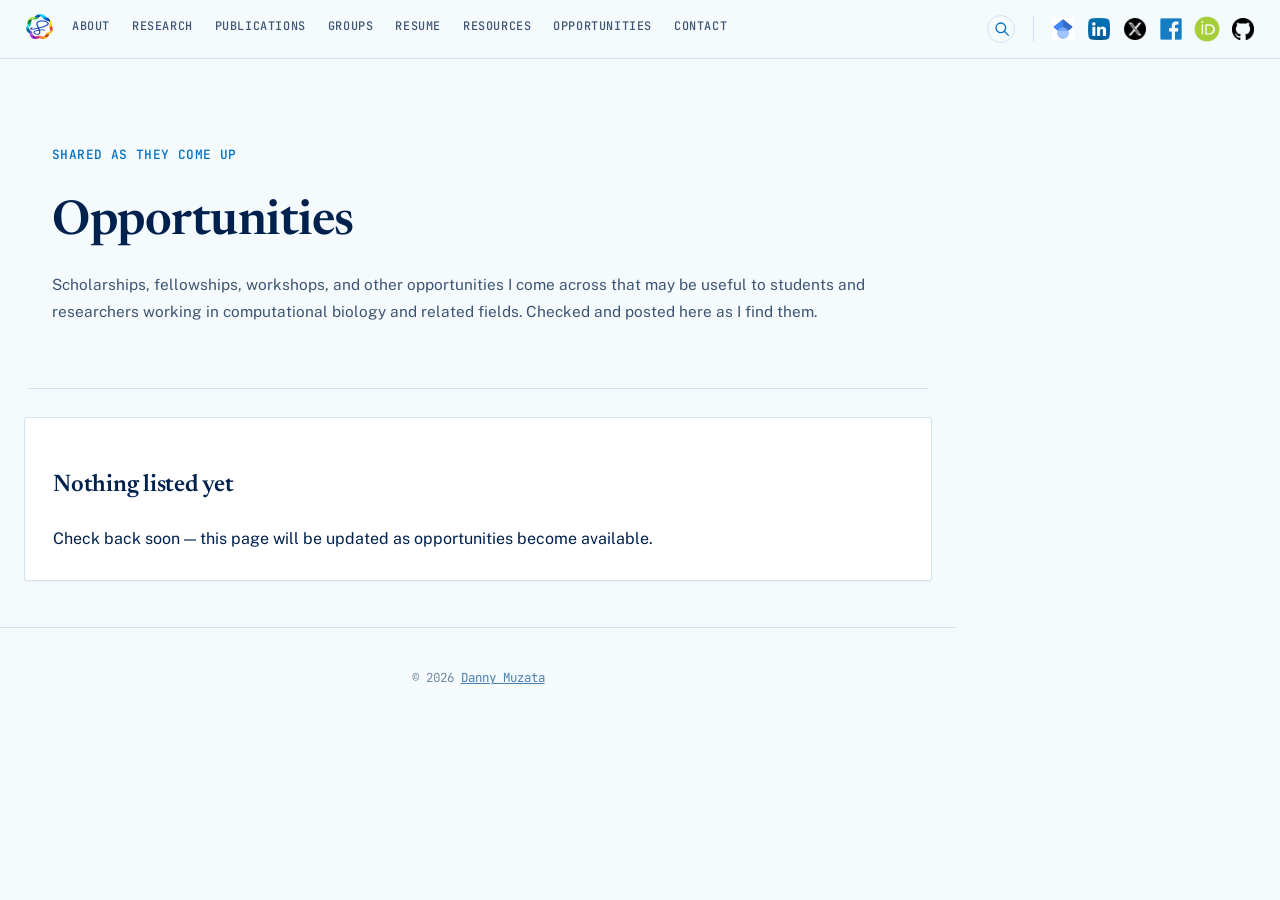
==== commit 4bb4d3f8: "Nav polish, spacing, new logo, Opportunities CMS, 8 new scientist quotes - Nav: search button left o" ====
--- a/opportunities.html
+++ b/opportunities.html
@@ -80,11 +80,38 @@
 <body>
 
 <nav aria-label="Primary navigation">
-  <a href="index.html">Danny Muzata</a>
-  <a href="index.html#research-areas">Research</a>
-  <a href="index.html#publications">Publications</a>
-  <a href="resources.html">Resources</a>
-  <a href="index.html#contact">Contact</a>
+  <a href="index.html#top" class="nav-brand" aria-label="Danny Muzata — home">
+    <img src="assets/images/nav-logo.png" alt="Danny Muzata signature logo">
+  </a>
+
+  <div class="nav-links">
+    <a href="index.html#about">About</a>
+    <a href="index.html#research-areas">Research</a>
+    <a href="index.html#publications">Publications</a>
+    <a href="index.html#research-groups">Groups</a>
+    <a href="index.html#resume">Resume</a>
+    <a href="resources.html">Resources</a>
+    <a href="opportunities.html" aria-current="page">Opportunities</a>
+    <a href="index.html#contact">Contact</a>
+  </div>
+
+  <div class="nav-search">
+    <button id="searchToggle" type="button" aria-label="Search this site" title="Search">
+      <svg viewBox="0 0 20 20" width="16" height="16" aria-hidden="true"><circle cx="8.5" cy="8.5" r="6" fill="none" stroke="currentColor" stroke-width="1.6"/><line x1="13.2" y1="13.2" x2="18" y2="18" stroke="currentColor" stroke-width="1.6" stroke-linecap="round"/></svg>
+    </button>
+    <form id="searchForm" class="search-form" role="search" hidden>
+      <input id="searchInput" type="search" placeholder="Search this page&hellip;" aria-label="Search this page">
+    </form>
+  </div>
+
+  <div class="nav-social" aria-label="Catch me on">
+    <a href="https://scholar.google.com/citations?user=PciYrvsAAAAJ&amp;hl=en" target="_blank" rel="noopener noreferrer" aria-label="Google Scholar" title="Catch me on Google Scholar"><img src="assets/images/google-scholar.png" alt=""></a>
+    <a href="https://www.linkedin.com/in/danny-muzata" target="_blank" rel="noopener noreferrer" aria-label="LinkedIn" title="Catch me on LinkedIn"><img src="assets/images/IN.png" alt=""></a>
+    <a href="https://x.com/DMMuzata" target="_blank" rel="noopener noreferrer" aria-label="X (Twitter)" title="Catch me on X"><img src="assets/images/X.png" alt=""></a>
+    <a href="https://www.facebook.com/danny.muzata" target="_blank" rel="noopener noreferrer" aria-label="Facebook" title="Catch me on Facebook"><img src="assets/images/facebook.png" alt=""></a>
+    <a href="https://orcid.org/0000-0003-0023-9233" target="_blank" rel="noopener noreferrer" aria-label="ORCID" title="Catch me on ORCID"><img src="assets/images/id-cropped.png" alt="" class="icon-orcid"></a>
+    <a href="https://github.com/danmuzata" target="_blank" rel="noopener noreferrer" aria-label="GitHub" title="Catch me on GitHub"><img src="assets/images/github-icon.png" alt=""></a>
+  </div>
 </nav>
 
 <main>
@@ -104,13 +131,15 @@
 
 <section>
 
-  <div class="card">
+  <div id="opportunitiesEmpty" class="card" hidden>
     <h2>Nothing listed yet</h2>
     <p>
       Check back soon — this page will be updated as opportunities become available.
     </p>
   </div>
 
+  <div id="opportunitiesList" class="opportunities-grid"></div>
+
 </section>
 </main>
 
@@ -118,5 +147,135 @@
   © 2026 <a href="index.html" rel="author">Danny Muzata</a>
 </footer>
 
+<script>
+(function () {
+  var listEl = document.getElementById("opportunitiesList");
+  var emptyEl = document.getElementById("opportunitiesEmpty");
+
+  function statusFor(deadlineStr) {
+    if (!deadlineStr) return { label: "Ongoing", cls: "status-open" };
+    var today = new Date();
+    today.setHours(0, 0, 0, 0);
+    var deadline = new Date(deadlineStr);
+    var diffDays = Math.round((deadline - today) / 86400000);
+    if (diffDays < 0) return { label: "Closed", cls: "status-closed" };
+    if (diffDays <= 14) return { label: "Closing Soon", cls: "status-closing" };
+    return { label: "Open", cls: "status-open" };
+  }
+
+  function formatDate(deadlineStr) {
+    if (!deadlineStr) return "";
+    var d = new Date(deadlineStr);
+    return d.toLocaleDateString("en-US", { year: "numeric", month: "short", day: "numeric" });
+  }
+
+  function escapeHtml(s) {
+    var div = document.createElement("div");
+    div.textContent = s == null ? "" : s;
+    return div.innerHTML;
+  }
+
+  function render(items) {
+    if (!items || items.length === 0) {
+      emptyEl.hidden = false;
+      return;
+    }
+
+    var withStatus = items.map(function (item) {
+      return { item: item, status: statusFor(item.deadline) };
+    });
+
+    withStatus.sort(function (a, b) {
+      var rank = { status_open: 0, status_closing: 0, status_closed: 1 };
+      var rankA = a.status.cls === "status-closed" ? 1 : 0;
+      var rankB = b.status.cls === "status-closed" ? 1 : 0;
+      if (rankA !== rankB) return rankA - rankB;
+      var da = a.item.deadline ? new Date(a.item.deadline) : new Date("9999-12-31");
+      var db = b.item.deadline ? new Date(b.item.deadline) : new Date("9999-12-31");
+      return rankA === 1 ? db - da : da - db;
+    });
+
+    var html = withStatus.map(function (entry) {
+      var item = entry.item;
+      var status = entry.status;
+      var deadlineText = formatDate(item.deadline);
+      var imageHtml = item.image
+        ? '<span class="opportunity-image"><img src="' + escapeHtml(item.image) + '" alt="" loading="lazy"></span>'
+        : "";
+      var linkHtml = item.link
+        ? '<p class="opportunity-link"><a href="' + escapeHtml(item.link) + '" target="_blank" rel="noopener noreferrer">More info &rarr;</a></p>'
+        : "";
+      return (
+        '<article class="card opportunity-card">' +
+        imageHtml +
+        '<span class="opportunity-meta">' +
+        '<span class="work-status ' + status.cls + '">' + escapeHtml(status.label) + '</span>' +
+        (item.type ? '<span class="opportunity-type">' + escapeHtml(item.type) + '</span>' : '') +
+        '</span>' +
+        '<h2>' + escapeHtml(item.title) + '</h2>' +
+        (deadlineText ? '<p class="opportunity-deadline">Deadline: ' + deadlineText + '</p>' : '') +
+        '<p>' + escapeHtml(item.description) + '</p>' +
+        linkHtml +
+        '</article>'
+      );
+    }).join("");
+
+    listEl.innerHTML = html;
+  }
+
+  fetch("data/opportunities.json")
+    .then(function (res) { return res.json(); })
+    .then(function (data) { render(data.items); })
+    .catch(function () { emptyEl.hidden = false; });
+})();
+</script>
+
+<script>
+const searchToggle = document.getElementById("searchToggle");
+const searchForm = document.getElementById("searchForm");
+const searchInput = document.getElementById("searchInput");
+
+searchToggle.addEventListener("click", (e) => {
+  e.stopPropagation();
+  searchForm.hidden = !searchForm.hidden;
+  if (!searchForm.hidden) searchInput.focus();
+});
+
+document.addEventListener("click", (e) => {
+  if (!searchForm.hidden && !searchForm.contains(e.target)) {
+    searchForm.hidden = true;
+  }
+});
+
+searchForm.addEventListener("click", (e) => e.stopPropagation());
+
+searchForm.addEventListener("submit", (e) => {
+  e.preventDefault();
+  runSiteSearch(searchInput.value);
+});
+
+function runSiteSearch(rawQuery) {
+  const query = rawQuery.trim().toLowerCase();
+  document.querySelectorAll(".search-hit").forEach(el => el.classList.remove("search-hit"));
+  if (!query) return;
+
+  const candidates = document.querySelectorAll("main h1, main h2, main h3, main p, main li");
+
+  for (const el of candidates) {
+    if (el.textContent.toLowerCase().includes(query)) {
+      el.classList.add("search-hit");
+      el.scrollIntoView({ behavior: "smooth", block: "center" });
+      searchInput.blur();
+      setTimeout(() => { searchForm.hidden = true; }, 200);
+      return;
+    }
+  }
+
+  searchInput.style.borderColor = "var(--amber)";
+  setTimeout(() => { searchInput.style.borderColor = ""; }, 900);
+}
+</script>
+
+
 </body>
 </html>
--- a/assets/css/style.css
+++ b/assets/css/style.css
@@ -236,7 +236,7 @@
 section {
   max-width: 1400px;
   margin: auto;
-  padding: 44px 24px;
+  padding: 28px 24px;
 }
 
 section > h2 {
@@ -636,6 +636,7 @@
   letter-spacing: -0.02em;
   line-height: 1;
 }
+.hero h1 .name-accent { color: var(--azure); }
 
 .subtitle {
   font-family: var(--font-mono);
@@ -767,7 +768,7 @@
   .hero-tagline { font-size: 0.96rem; }
   nav { padding: 10px 14px; gap: 10px; }
   .nav-social { display: none; }
-  section { padding: 32px 18px; }
+  section { padding: 22px 18px; }
   .card { padding: 20px; }
   .publication-item { padding-left: 36px; }
 }
@@ -995,6 +996,7 @@
 
 .highlight-card h3, .featured-project-card h3 { margin: 0 0 0.5rem; font-size: 1.08rem; }
 .highlight-card p, .featured-project-card p, .lab-feature p, .skill-card p { line-height: 1.65; color: var(--ink-soft); font-size: 0.95rem; }
+.highlight-card p { text-align: justify; text-justify: inter-word; hyphens: auto; }
 
 .highlight-date {
   font-family: var(--font-mono);
@@ -1181,7 +1183,7 @@
 }
 .area-tile img { width: 72px; height: 72px; object-fit: contain; margin: 0 auto 0.8rem; display: block; }
 .area-tile h3 { font-size: 0.92rem; margin: 0 0 0.4rem; font-family: var(--font-display); }
-.area-tile p { margin: 0; font-size: 0.78rem; color: var(--ink-soft); line-height: 1.5; text-align: left; }
+.area-tile p { margin: 0; font-size: 0.78rem; color: var(--ink-soft); line-height: 1.5; text-align: center; }
 
 @media (max-width: 860px) {
   .areas-grid { grid-template-columns: repeat(2, minmax(0, 1fr)); }
@@ -1313,3 +1315,53 @@
 @media (max-width: 768px) {
   .project-hero { padding: 44px 20px 30px; }
 }
+
+/* ---------- opportunities: dynamic list rendered from data/opportunities.json ---------- */
+
+.opportunities-grid {
+  display: grid;
+  grid-template-columns: repeat(auto-fill, minmax(320px, 1fr));
+  gap: 20px;
+  max-width: 1400px;
+  margin: 0 auto;
+}
+.opportunities-grid .card { max-width: none; margin: 0; }
+
+.opportunity-image {
+  display: block;
+  width: 100%;
+  aspect-ratio: 16 / 9;
+  overflow: hidden;
+  border-radius: 2px;
+  margin-bottom: 1rem;
+  background: var(--paper-sunken);
+  border: 1px solid var(--line);
+}
+.opportunity-image img { width: 100%; height: 100%; object-fit: cover; display: block; }
+
+.opportunity-meta {
+  display: flex;
+  align-items: center;
+  gap: 0.7rem;
+  margin-bottom: 0.5rem;
+}
+.opportunity-type {
+  font-family: var(--font-mono);
+  font-size: 0.66rem;
+  letter-spacing: 0.05em;
+  text-transform: uppercase;
+  color: var(--ink-faint);
+}
+.opportunity-deadline {
+  font-family: var(--font-mono);
+  font-size: 0.78rem;
+  color: var(--ink-soft);
+  margin: 0 0 0.6rem;
+}
+.opportunity-link { margin: 0.8rem 0 0; }
+.opportunity-link a { font-size: 0.9rem; }
+
+.work-status.status-open { color: var(--azure); }
+.work-status.status-closing { color: var(--amber); }
+.work-status.status-closed { color: var(--ink-faint); }
+.opportunity-card:has(.status-closed) { opacity: 0.6; }
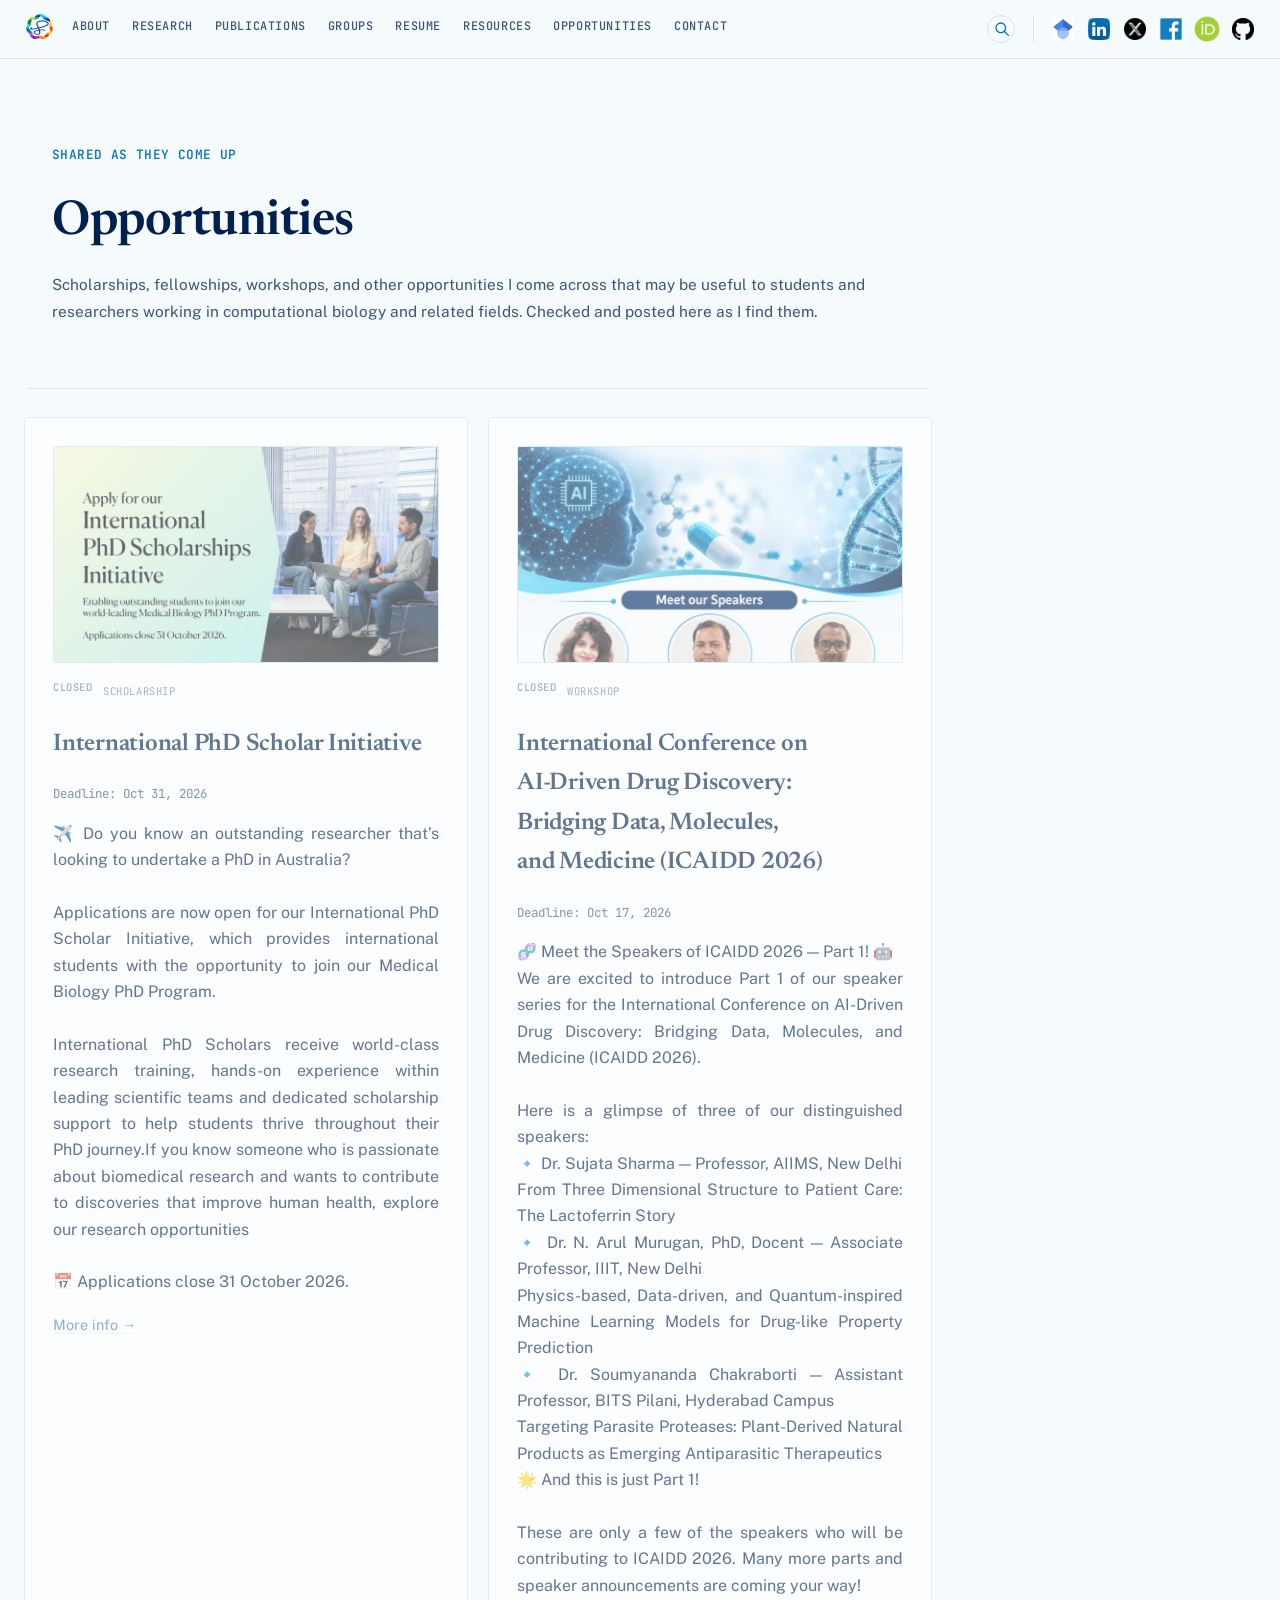
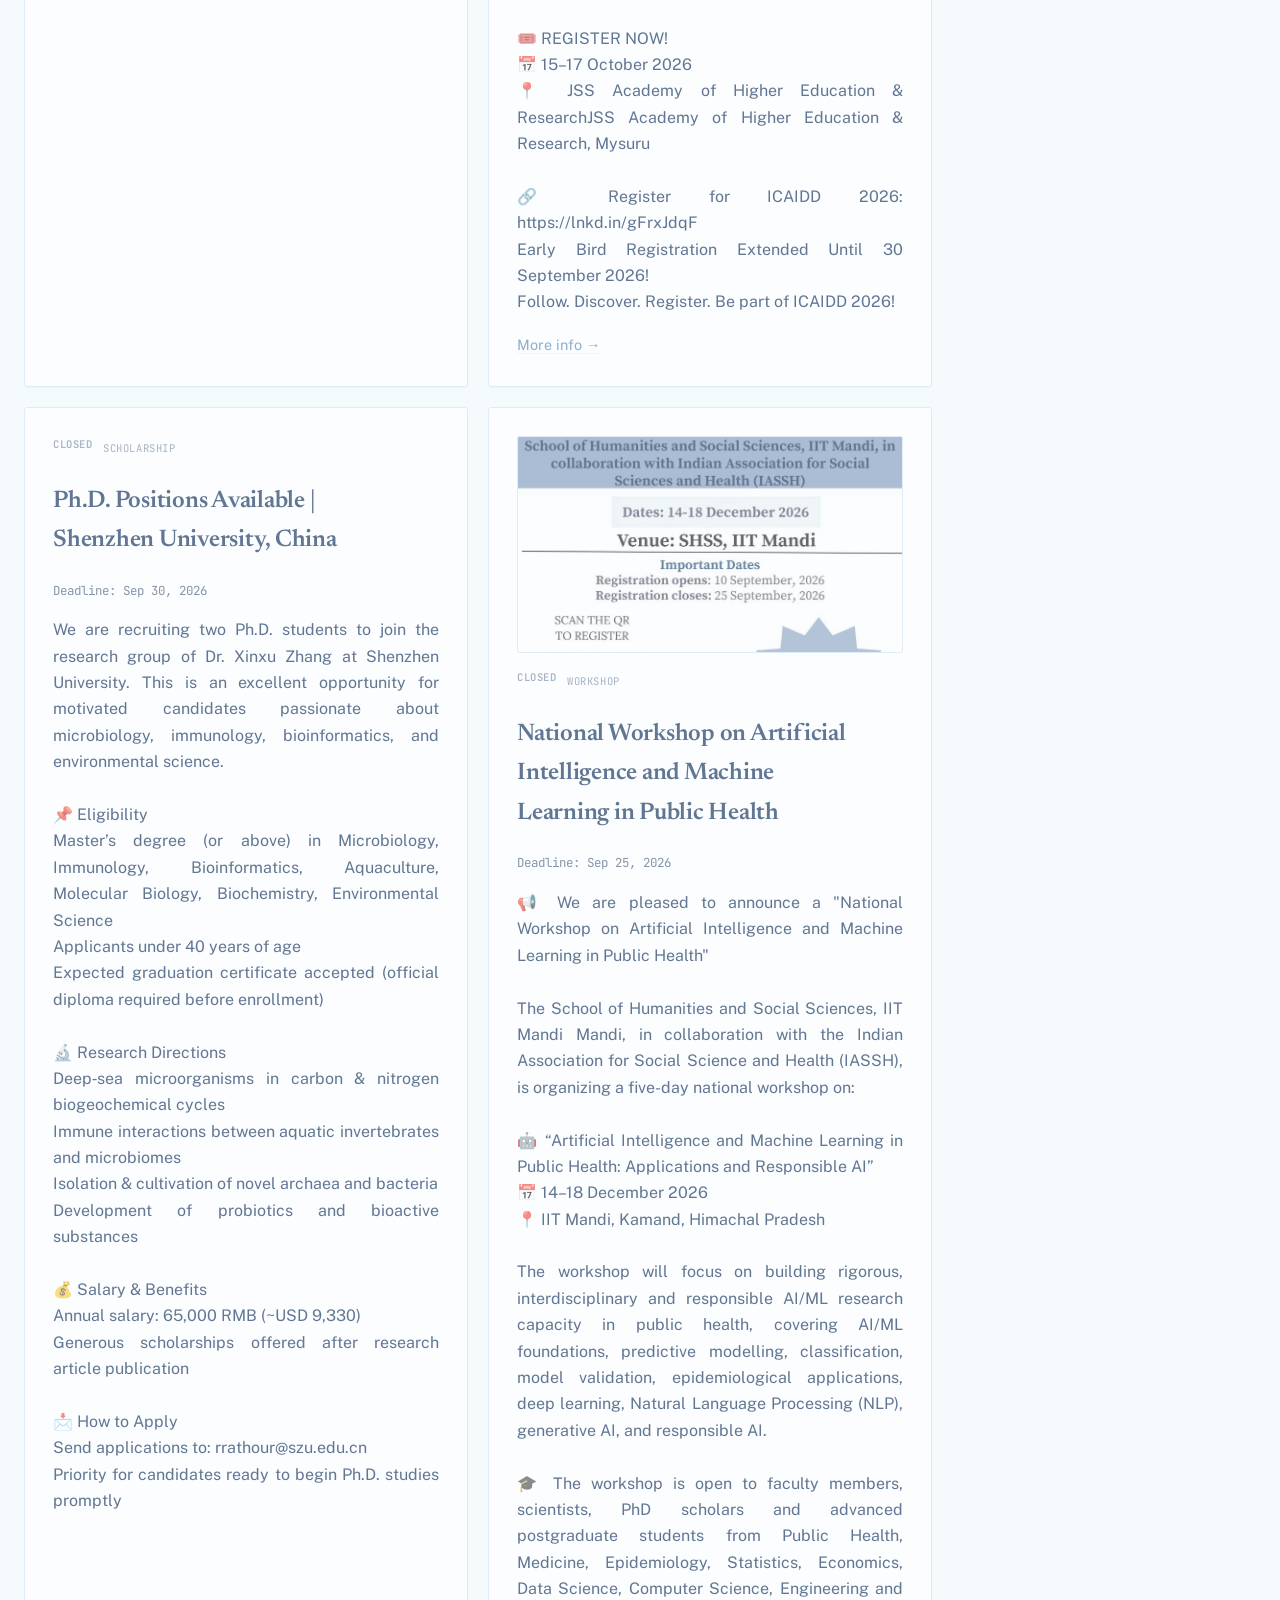
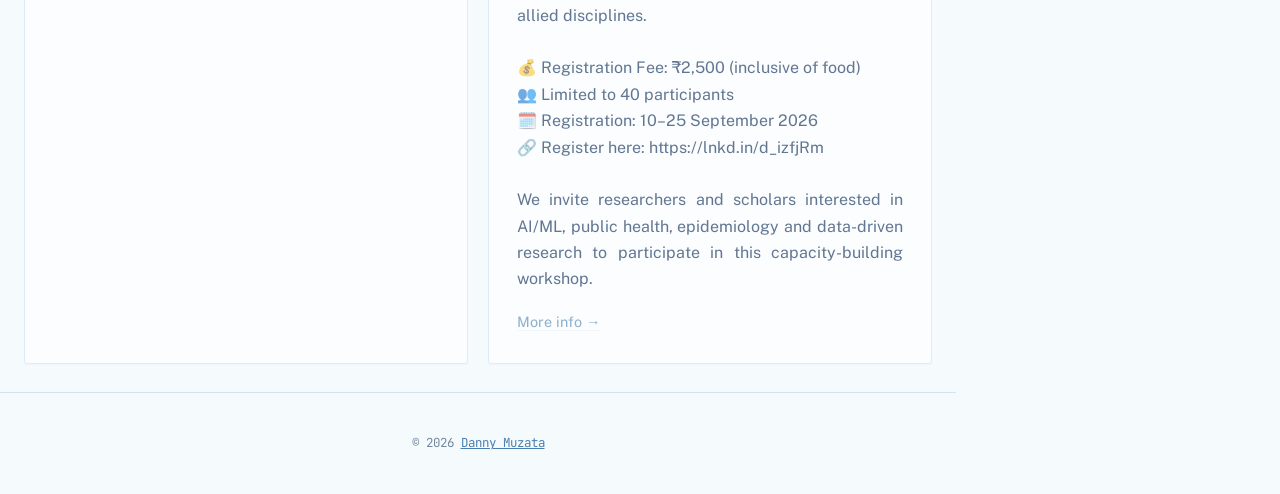
==== commit 7659aad4: "Make search site-wide instead of per-page Search now tries the current page first, then falls back t" ====
--- a/opportunities.html
+++ b/opportunities.html
@@ -101,6 +101,7 @@
     </button>
     <form id="searchForm" class="search-form" role="search" hidden>
       <input id="searchInput" type="search" placeholder="Search this page&hellip;" aria-label="Search this page">
+      <div id="searchStatus" class="search-status" hidden></div>
     </form>
   </div>
 
@@ -230,10 +231,91 @@
 })();
 </script>
 
+
+<script>
+(function () {
+  var LOCAL_SELECTOR = "main h1, main h2, main h3, main p, main li";
+  var INDEX_PATH = "data/search-index.json";
+
+  function clearHighlights() {
+    document.querySelectorAll(".search-hit").forEach(function (el) { el.classList.remove("search-hit"); });
+  }
+
+  function tryLocalHighlight(query) {
+    var candidates = document.querySelectorAll(LOCAL_SELECTOR);
+    for (var i = 0; i < candidates.length; i++) {
+      var el = candidates[i];
+      if (el.textContent.toLowerCase().indexOf(query) !== -1) {
+        el.classList.add("search-hit");
+        el.scrollIntoView({ behavior: "smooth", block: "center" });
+        return true;
+      }
+    }
+    return false;
+  }
+
+  function onLoadQuery() {
+    var params = new URLSearchParams(window.location.search);
+    var q = params.get("q");
+    if (!q) return;
+    setTimeout(function () {
+      tryLocalHighlight(q.trim().toLowerCase());
+      history.replaceState(null, "", window.location.pathname + window.location.hash);
+    }, 60);
+  }
+
+  if (document.readyState === "loading") {
+    document.addEventListener("DOMContentLoaded", onLoadQuery);
+  } else {
+    onLoadQuery();
+  }
+
+  window.__runSiteSearch = function (rawQuery, opts) {
+    var query = rawQuery.trim().toLowerCase();
+    clearHighlights();
+    var statusEl = opts && opts.statusEl;
+    if (statusEl) statusEl.hidden = true;
+    if (!query) return;
+
+    if (tryLocalHighlight(query)) {
+      if (opts && opts.onFound) opts.onFound();
+      return;
+    }
+
+    fetch(INDEX_PATH)
+      .then(function (r) { return r.json(); })
+      .then(function (pages) {
+        var here = window.location.pathname;
+        var match = pages.find(function (p) {
+          if (!p.text || p.text.toLowerCase().indexOf(query) === -1) return false;
+          try { return new URL(p.url).pathname !== here; } catch (e) { return true; }
+        });
+        if (match) {
+          var dest = new URL(match.url).pathname;
+          window.location.href = dest + "?q=" + encodeURIComponent(rawQuery.trim());
+          return;
+        }
+        if (statusEl) {
+          statusEl.textContent = "No results found anywhere on the site.";
+          statusEl.hidden = false;
+        }
+        if (opts && opts.onNotFound) opts.onNotFound();
+      })
+      .catch(function () {
+        if (statusEl) {
+          statusEl.textContent = "Search index unavailable right now.";
+          statusEl.hidden = false;
+        }
+      });
+  };
+})();
+</script>
+
 <script>
 const searchToggle = document.getElementById("searchToggle");
 const searchForm = document.getElementById("searchForm");
 const searchInput = document.getElementById("searchInput");
+const searchStatus = document.getElementById("searchStatus");
 
 searchToggle.addEventListener("click", (e) => {
   e.stopPropagation();
@@ -251,30 +333,16 @@
 
 searchForm.addEventListener("submit", (e) => {
   e.preventDefault();
-  runSiteSearch(searchInput.value);
-});
-
-function runSiteSearch(rawQuery) {
-  const query = rawQuery.trim().toLowerCase();
-  document.querySelectorAll(".search-hit").forEach(el => el.classList.remove("search-hit"));
-  if (!query) return;
-
-  const candidates = document.querySelectorAll("main h1, main h2, main h3, main p, main li");
-
-  for (const el of candidates) {
-    if (el.textContent.toLowerCase().includes(query)) {
-      el.classList.add("search-hit");
-      el.scrollIntoView({ behavior: "smooth", block: "center" });
+  window.__runSiteSearch(searchInput.value, {
+    statusEl: searchStatus,
+    onFound: () => {
       searchInput.blur();
       setTimeout(() => { searchForm.hidden = true; }, 200);
-      return;
-    }
-  }
-
-  searchInput.style.borderColor = "var(--amber)";
-  setTimeout(() => { searchInput.style.borderColor = ""; }, 900);
-}
+    }
+  });
+});
 </script>
+
 
 
 </body>
--- a/assets/css/style.css
+++ b/assets/css/style.css
@@ -228,6 +228,19 @@
   box-shadow: 0 8px 20px rgba(0, 32, 77, 0.12);
 }
 .search-form input:focus { outline: none; border-color: var(--azure); }
+
+.search-status {
+  margin: 6px 0 0;
+  padding: 6px 10px;
+  font-family: var(--font-mono);
+  font-size: 0.7rem;
+  color: var(--ink-soft);
+  background: var(--paper-raised);
+  border: 1px solid var(--line-strong);
+  border-radius: 4px;
+  box-shadow: 0 8px 20px rgba(0, 32, 77, 0.12);
+}
+.search-status[hidden] { display: none; }
 
 .search-hit { outline: 2px solid var(--amber); outline-offset: 4px; border-radius: 2px; }
 
@@ -1365,3 +1378,4 @@
 .work-status.status-closing { color: var(--amber); }
 .work-status.status-closed { color: var(--ink-faint); }
 .opportunity-card:has(.status-closed) { opacity: 0.6; }
+.opportunity-card p { white-space: pre-line; }
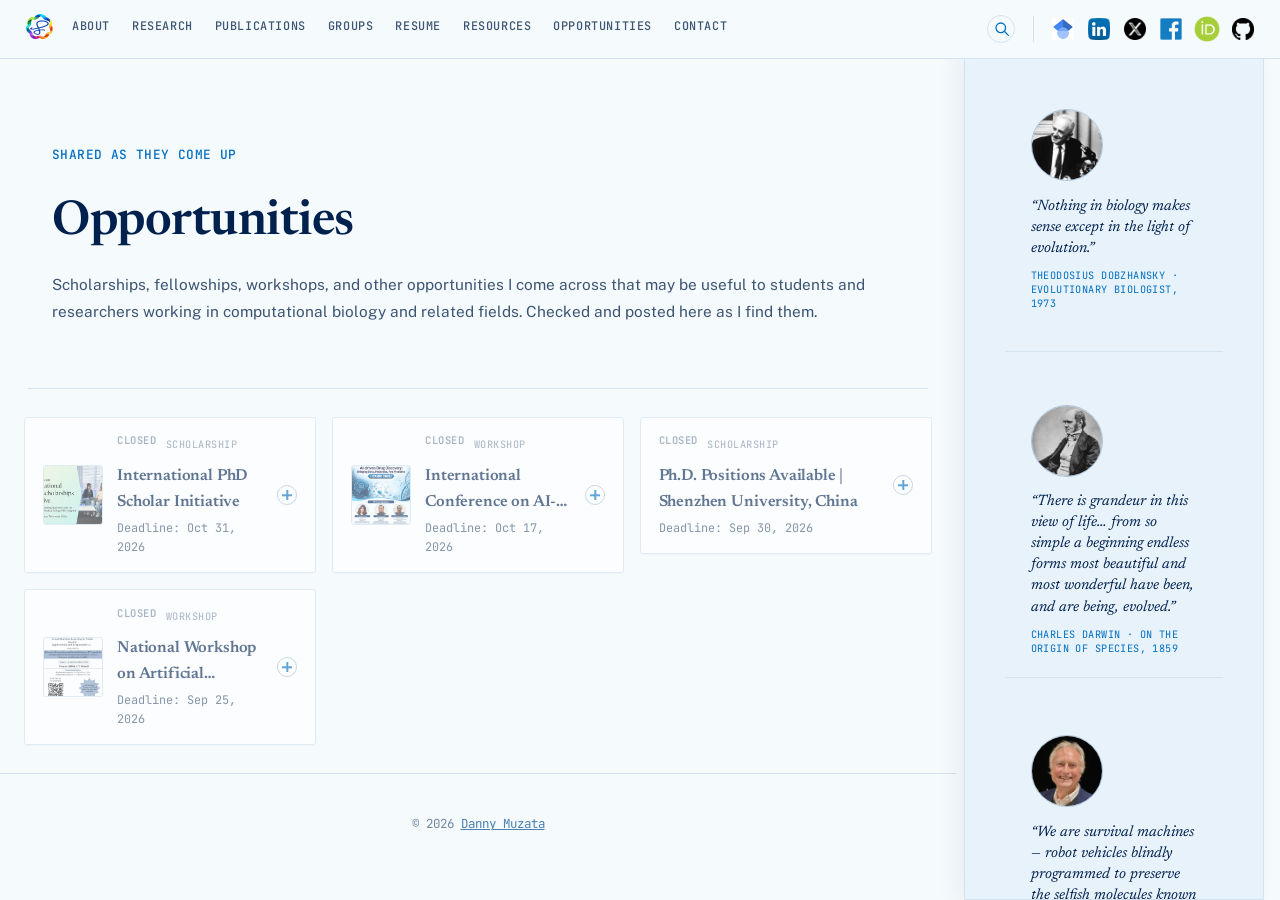
==== commit ba7c4aa8: "Smarter search, opportunity share links, compact expandable cards - Search: normalize punctuation/co" ====
--- a/opportunities.html
+++ b/opportunities.html
@@ -115,6 +115,208 @@
   </div>
 </nav>
 
+<aside class="quotes-rail" aria-label="Quotes from scientists">
+  <div class="quotes-rail-track">
+
+      <figure class="quote-card">
+        <img class="quote-photo" src="assets/images/scientists/dobzhansky-sq.jpg" alt="Theodosius Dobzhansky" loading="lazy">
+        <blockquote>&ldquo;Nothing in biology makes sense except in the light of evolution.&rdquo;</blockquote>
+        <cite>Theodosius Dobzhansky &middot; Evolutionary Biologist, 1973</cite>
+      </figure>
+
+      <figure class="quote-card">
+        <img class="quote-photo" src="assets/images/scientists/darwin-sq.jpg" alt="Charles Darwin" loading="lazy">
+        <blockquote>&ldquo;There is grandeur in this view of life&hellip; from so simple a beginning endless forms most beautiful and most wonderful have been, and are being, evolved.&rdquo;</blockquote>
+        <cite>Charles Darwin &middot; On the Origin of Species, 1859</cite>
+      </figure>
+
+      <figure class="quote-card">
+        <img class="quote-photo" src="assets/images/scientists/dawkins-sq.jpg" alt="Richard Dawkins" loading="lazy">
+        <blockquote>&ldquo;We are survival machines &mdash; robot vehicles blindly programmed to preserve the selfish molecules known as genes.&rdquo;</blockquote>
+        <cite>Richard Dawkins &middot; The Selfish Gene, 1976</cite>
+      </figure>
+
+      <figure class="quote-card">
+        <img class="quote-photo" src="assets/images/scientists/mcclintock-sq.jpg" alt="Barbara McClintock" loading="lazy">
+        <blockquote>&ldquo;If you know you are on the right track, if you have this inner knowledge, then nobody can turn you off &mdash; no matter what they say.&rdquo;</blockquote>
+        <cite>Barbara McClintock &middot; Nobel Laureate, Physiology or Medicine 1983</cite>
+      </figure>
+
+      <figure class="quote-card">
+        <img class="quote-photo" src="assets/images/scientists/baker-sq.jpg" alt="David Baker" loading="lazy">
+        <blockquote>&ldquo;The reality is that we can now design proteins on a computer.&rdquo;</blockquote>
+        <cite>David Baker &middot; Nobel Laureate in Chemistry, 2024</cite>
+      </figure>
+
+      <figure class="quote-card">
+        <img class="quote-photo" src="assets/images/scientists/tyson-sq.jpg" alt="Neil deGrasse Tyson" loading="lazy">
+        <blockquote>&ldquo;The good thing about science is that it&rsquo;s true whether or not you believe in it.&rdquo;</blockquote>
+        <cite>Neil deGrasse Tyson &middot; Astrophysicist</cite>
+      </figure>
+
+      <figure class="quote-card">
+        <img class="quote-photo" src="assets/images/scientists/sagan-sq.jpg" alt="Carl Sagan" loading="lazy">
+        <blockquote>&ldquo;We are made of star stuff.&rdquo;</blockquote>
+        <cite>Carl Sagan &middot; Cosmos, 1980</cite>
+      </figure>
+
+      <figure class="quote-card">
+        <img class="quote-photo" src="assets/images/scientists/doudna-sq.jpg" alt="Jennifer Doudna" loading="lazy">
+        <blockquote>&ldquo;The power to control our species&rsquo; genetic future is awesome and terrifying.&rdquo;</blockquote>
+        <cite>Jennifer Doudna &middot; Nobel Laureate in Chemistry, 2020 (CRISPR-Cas9)</cite>
+      </figure>
+
+      <figure class="quote-card">
+        <img class="quote-photo" src="assets/images/scientists/newton-sq.jpg" alt="Isaac Newton" loading="lazy">
+        <blockquote>&ldquo;If I have seen further, it is by standing on the shoulders of giants.&rdquo;</blockquote>
+        <cite>Isaac Newton &middot; Physicist &amp; Mathematician, Principia Mathematica 1687</cite>
+      </figure>
+
+      <figure class="quote-card">
+        <img class="quote-photo" src="assets/images/scientists/einstein-sq.jpg" alt="Albert Einstein" loading="lazy">
+        <blockquote>&ldquo;Imagination is more important than knowledge.&rdquo;</blockquote>
+        <cite>Albert Einstein &middot; Nobel Laureate in Physics, 1921</cite>
+      </figure>
+
+      <figure class="quote-card">
+        <img class="quote-photo" src="assets/images/scientists/hau-sq.jpg" alt="Lene Vestergaard Hau" loading="lazy">
+        <blockquote>&ldquo;Sitting there late at night in the lab, and knowing light is going at bicycle speed, and that nobody in the history of mankind has ever been here before &mdash; that is mind-boggling.&rdquo;</blockquote>
+        <cite>Lene Vestergaard Hau &middot; Physicist, Harvard University</cite>
+      </figure>
+
+      <figure class="quote-card">
+        <img class="quote-photo" src="assets/images/scientists/hawking-sq.jpg" alt="Stephen Hawking" loading="lazy">
+        <blockquote>&ldquo;What is it that breathes fire into the equations and makes a universe for them to describe?&rdquo;</blockquote>
+        <cite>Stephen Hawking &middot; A Brief History of Time, 1988</cite>
+      </figure>
+
+      <figure class="quote-card">
+        <img class="quote-photo" src="assets/images/scientists/baltimore-sq.jpg" alt="David Baltimore" loading="lazy">
+        <blockquote>&ldquo;A virologist is among the luckiest of biologists because he can see into his chosen pet down to the details of all of its molecules.&rdquo;</blockquote>
+        <cite>David Baltimore &middot; Nobel Laureate, Physiology or Medicine 1975</cite>
+      </figure>
+
+      <figure class="quote-card">
+        <img class="quote-photo" src="assets/images/scientists/bard-sq.jpg" alt="Allen J. Bard" loading="lazy">
+        <blockquote>&ldquo;We each put in a little brick here and there&hellip; if everybody works hard at it, you build a big structure of science.&rdquo;</blockquote>
+        <cite>Allen J. Bard &middot; Father of Modern Electrochemistry</cite>
+      </figure>
+
+      <figure class="quote-card">
+        <img class="quote-photo" src="assets/images/scientists/kao-sq.jpg" alt="Charles K. Kao" loading="lazy">
+        <blockquote>&ldquo;Search and search again as a way to discover new facts.&rdquo;</blockquote>
+        <cite>Charles K. Kao &middot; Nobel Laureate in Physics, 2009</cite>
+      </figure>
+
+      <figure class="quote-card">
+        <img class="quote-photo" src="assets/images/scientists/brenner-sq.jpg" alt="Sydney Brenner" loading="lazy">
+        <blockquote>&ldquo;Mathematics is the art of the perfect. Physics is the art of the optimal. Biology is the art of the satisfactory.&rdquo;</blockquote>
+        <cite>Sydney Brenner &middot; Nobel Laureate, Physiology or Medicine 2002</cite>
+      </figure>
+
+      <figure class="quote-card" aria-hidden="true">
+        <img class="quote-photo" src="assets/images/scientists/dobzhansky-sq.jpg" alt="" loading="lazy">
+        <blockquote>&ldquo;Nothing in biology makes sense except in the light of evolution.&rdquo;</blockquote>
+        <cite>Theodosius Dobzhansky &middot; Evolutionary Biologist, 1973</cite>
+      </figure>
+
+      <figure class="quote-card" aria-hidden="true">
+        <img class="quote-photo" src="assets/images/scientists/darwin-sq.jpg" alt="" loading="lazy">
+        <blockquote>&ldquo;There is grandeur in this view of life&hellip; from so simple a beginning endless forms most beautiful and most wonderful have been, and are being, evolved.&rdquo;</blockquote>
+        <cite>Charles Darwin &middot; On the Origin of Species, 1859</cite>
+      </figure>
+
+      <figure class="quote-card" aria-hidden="true">
+        <img class="quote-photo" src="assets/images/scientists/dawkins-sq.jpg" alt="" loading="lazy">
+        <blockquote>&ldquo;We are survival machines &mdash; robot vehicles blindly programmed to preserve the selfish molecules known as genes.&rdquo;</blockquote>
+        <cite>Richard Dawkins &middot; The Selfish Gene, 1976</cite>
+      </figure>
+
+      <figure class="quote-card" aria-hidden="true">
+        <img class="quote-photo" src="assets/images/scientists/mcclintock-sq.jpg" alt="" loading="lazy">
+        <blockquote>&ldquo;If you know you are on the right track, if you have this inner knowledge, then nobody can turn you off &mdash; no matter what they say.&rdquo;</blockquote>
+        <cite>Barbara McClintock &middot; Nobel Laureate, Physiology or Medicine 1983</cite>
+      </figure>
+
+      <figure class="quote-card" aria-hidden="true">
+        <img class="quote-photo" src="assets/images/scientists/baker-sq.jpg" alt="" loading="lazy">
+        <blockquote>&ldquo;The reality is that we can now design proteins on a computer.&rdquo;</blockquote>
+        <cite>David Baker &middot; Nobel Laureate in Chemistry, 2024</cite>
+      </figure>
+
+      <figure class="quote-card" aria-hidden="true">
+        <img class="quote-photo" src="assets/images/scientists/tyson-sq.jpg" alt="" loading="lazy">
+        <blockquote>&ldquo;The good thing about science is that it&rsquo;s true whether or not you believe in it.&rdquo;</blockquote>
+        <cite>Neil deGrasse Tyson &middot; Astrophysicist</cite>
+      </figure>
+
+      <figure class="quote-card" aria-hidden="true">
+        <img class="quote-photo" src="assets/images/scientists/sagan-sq.jpg" alt="" loading="lazy">
+        <blockquote>&ldquo;We are made of star stuff.&rdquo;</blockquote>
+        <cite>Carl Sagan &middot; Cosmos, 1980</cite>
+      </figure>
+
+      <figure class="quote-card" aria-hidden="true">
+        <img class="quote-photo" src="assets/images/scientists/doudna-sq.jpg" alt="" loading="lazy">
+        <blockquote>&ldquo;The power to control our species&rsquo; genetic future is awesome and terrifying.&rdquo;</blockquote>
+        <cite>Jennifer Doudna &middot; Nobel Laureate in Chemistry, 2020 (CRISPR-Cas9)</cite>
+      </figure>
+
+      <figure class="quote-card" aria-hidden="true">
+        <img class="quote-photo" src="assets/images/scientists/newton-sq.jpg" alt="" loading="lazy">
+        <blockquote>&ldquo;If I have seen further, it is by standing on the shoulders of giants.&rdquo;</blockquote>
+        <cite>Isaac Newton &middot; Physicist &amp; Mathematician, Principia Mathematica 1687</cite>
+      </figure>
+
+      <figure class="quote-card" aria-hidden="true">
+        <img class="quote-photo" src="assets/images/scientists/einstein-sq.jpg" alt="" loading="lazy">
+        <blockquote>&ldquo;Imagination is more important than knowledge.&rdquo;</blockquote>
+        <cite>Albert Einstein &middot; Nobel Laureate in Physics, 1921</cite>
+      </figure>
+
+      <figure class="quote-card" aria-hidden="true">
+        <img class="quote-photo" src="assets/images/scientists/hau-sq.jpg" alt="" loading="lazy">
+        <blockquote>&ldquo;Sitting there late at night in the lab, and knowing light is going at bicycle speed, and that nobody in the history of mankind has ever been here before &mdash; that is mind-boggling.&rdquo;</blockquote>
+        <cite>Lene Vestergaard Hau &middot; Physicist, Harvard University</cite>
+      </figure>
+
+      <figure class="quote-card" aria-hidden="true">
+        <img class="quote-photo" src="assets/images/scientists/hawking-sq.jpg" alt="" loading="lazy">
+        <blockquote>&ldquo;What is it that breathes fire into the equations and makes a universe for them to describe?&rdquo;</blockquote>
+        <cite>Stephen Hawking &middot; A Brief History of Time, 1988</cite>
+      </figure>
+
+      <figure class="quote-card" aria-hidden="true">
+        <img class="quote-photo" src="assets/images/scientists/baltimore-sq.jpg" alt="" loading="lazy">
+        <blockquote>&ldquo;A virologist is among the luckiest of biologists because he can see into his chosen pet down to the details of all of its molecules.&rdquo;</blockquote>
+        <cite>David Baltimore &middot; Nobel Laureate, Physiology or Medicine 1975</cite>
+      </figure>
+
+      <figure class="quote-card" aria-hidden="true">
+        <img class="quote-photo" src="assets/images/scientists/bard-sq.jpg" alt="" loading="lazy">
+        <blockquote>&ldquo;We each put in a little brick here and there&hellip; if everybody works hard at it, you build a big structure of science.&rdquo;</blockquote>
+        <cite>Allen J. Bard &middot; Father of Modern Electrochemistry</cite>
+      </figure>
+
+      <figure class="quote-card" aria-hidden="true">
+        <img class="quote-photo" src="assets/images/scientists/kao-sq.jpg" alt="" loading="lazy">
+        <blockquote>&ldquo;Search and search again as a way to discover new facts.&rdquo;</blockquote>
+        <cite>Charles K. Kao &middot; Nobel Laureate in Physics, 2009</cite>
+      </figure>
+
+      <figure class="quote-card" aria-hidden="true">
+        <img class="quote-photo" src="assets/images/scientists/brenner-sq.jpg" alt="" loading="lazy">
+        <blockquote>&ldquo;Mathematics is the art of the perfect. Physics is the art of the optimal. Biology is the art of the satisfactory.&rdquo;</blockquote>
+        <cite>Sydney Brenner &middot; Nobel Laureate, Physiology or Medicine 2002</cite>
+      </figure>
+
+  
+
+    
+
+  </div>
+</aside>
+
 <main>
 <div class="project-hero">
 
@@ -176,6 +378,29 @@
     return div.innerHTML;
   }
 
+  function slugify(title) {
+    return (title || "")
+      .toLowerCase()
+      .replace(/[^a-z0-9]+/g, "-")
+      .replace(/^-+|-+$/g, "")
+      .slice(0, 60) || "opportunity";
+  }
+
+  function uniqueSlugs(items) {
+    var seen = {};
+    return items.map(function (item) {
+      var base = "opp-" + slugify(item.title);
+      var slug = base;
+      var n = 2;
+      while (seen[slug]) {
+        slug = base + "-" + n;
+        n++;
+      }
+      seen[slug] = true;
+      return slug;
+    });
+  }
+
   function render(items) {
     if (!items || items.length === 0) {
       emptyEl.hidden = false;
@@ -187,7 +412,6 @@
     });
 
     withStatus.sort(function (a, b) {
-      var rank = { status_open: 0, status_closing: 0, status_closed: 1 };
       var rankA = a.status.cls === "status-closed" ? 1 : 0;
       var rankB = b.status.cls === "status-closed" ? 1 : 0;
       if (rankA !== rankB) return rankA - rankB;
@@ -196,38 +420,103 @@
       return rankA === 1 ? db - da : da - db;
     });
 
-    var html = withStatus.map(function (entry) {
+    var slugs = uniqueSlugs(withStatus.map(function (e) { return e.item; }));
+
+    var html = withStatus.map(function (entry, i) {
       var item = entry.item;
       var status = entry.status;
       var deadlineText = formatDate(item.deadline);
+      var id = slugs[i];
       var imageHtml = item.image
         ? '<span class="opportunity-image"><img src="' + escapeHtml(item.image) + '" alt="" loading="lazy"></span>'
         : "";
       var linkHtml = item.link
-        ? '<p class="opportunity-link"><a href="' + escapeHtml(item.link) + '" target="_blank" rel="noopener noreferrer">More info &rarr;</a></p>'
+        ? '<a class="opportunity-link" href="' + escapeHtml(item.link) + '" target="_blank" rel="noopener noreferrer">More info &rarr;</a>'
         : "";
       return (
-        '<article class="card opportunity-card">' +
+        '<article class="card opportunity-card" id="' + id + '">' +
+        '<button type="button" class="opportunity-summary" aria-expanded="false">' +
         imageHtml +
+        '<span class="opportunity-summary-text">' +
         '<span class="opportunity-meta">' +
         '<span class="work-status ' + status.cls + '">' + escapeHtml(status.label) + '</span>' +
         (item.type ? '<span class="opportunity-type">' + escapeHtml(item.type) + '</span>' : '') +
         '</span>' +
         '<h2>' + escapeHtml(item.title) + '</h2>' +
-        (deadlineText ? '<p class="opportunity-deadline">Deadline: ' + deadlineText + '</p>' : '') +
+        (deadlineText ? '<span class="opportunity-deadline">Deadline: ' + deadlineText + '</span>' : '') +
+        '</span>' +
+        '<span class="opportunity-toggle" aria-hidden="true"></span>' +
+        '</button>' +
+        '<div class="opportunity-details" hidden>' +
         '<p>' + escapeHtml(item.description) + '</p>' +
+        '<div class="opportunity-actions">' +
         linkHtml +
+        '<button type="button" class="opportunity-share" data-id="' + id + '" data-title="' + escapeHtml(item.title) + '">Share</button>' +
+        '</div>' +
+        '</div>' +
         '</article>'
       );
     }).join("");
 
     listEl.innerHTML = html;
+    wireCards();
+    openFromHash();
+  }
+
+  function setExpanded(article, expanded) {
+    var btn = article.querySelector(".opportunity-summary");
+    var details = article.querySelector(".opportunity-details");
+    btn.setAttribute("aria-expanded", expanded ? "true" : "false");
+    details.hidden = !expanded;
+    article.classList.toggle("is-expanded", expanded);
+  }
+
+  function wireCards() {
+    listEl.querySelectorAll(".opportunity-card").forEach(function (article) {
+      var btn = article.querySelector(".opportunity-summary");
+      btn.addEventListener("click", function () {
+        setExpanded(article, btn.getAttribute("aria-expanded") !== "true");
+      });
+
+      var shareBtn = article.querySelector(".opportunity-share");
+      shareBtn.addEventListener("click", function (e) {
+        e.stopPropagation();
+        var url = window.location.origin + window.location.pathname + "#" + shareBtn.dataset.id;
+        var title = shareBtn.dataset.title;
+        if (navigator.share) {
+          navigator.share({ title: title, url: url }).catch(function () {});
+          return;
+        }
+        var reset = function () { shareBtn.textContent = "Share"; };
+        if (navigator.clipboard && navigator.clipboard.writeText) {
+          navigator.clipboard.writeText(url).then(function () {
+            shareBtn.textContent = "Link copied!";
+            setTimeout(reset, 1800);
+          }).catch(function () {
+            window.prompt("Copy this link:", url);
+          });
+        } else {
+          window.prompt("Copy this link:", url);
+        }
+      });
+    });
+  }
+
+  function openFromHash() {
+    var hash = window.location.hash.replace("#", "");
+    if (!hash) return;
+    var target = document.getElementById(hash);
+    if (!target || !target.classList.contains("opportunity-card")) return;
+    setExpanded(target, true);
+    target.scrollIntoView({ behavior: "smooth", block: "center" });
   }
 
   fetch("data/opportunities.json")
     .then(function (res) { return res.json(); })
     .then(function (data) { render(data.items); })
     .catch(function () { emptyEl.hidden = false; });
+
+  window.addEventListener("hashchange", openFromHash);
 })();
 </script>
 
@@ -237,15 +526,37 @@
   var LOCAL_SELECTOR = "main h1, main h2, main h3, main p, main li";
   var INDEX_PATH = "data/search-index.json";
 
+  function normalize(s) {
+    return (s || "")
+      .toLowerCase()
+      .replace(/ph\.?\s*d\.?/g, "phd")
+      .replace(/post[\s-]?doc(toral)?/g, "postdoc")
+      .replace(/[^a-z0-9\s]/g, " ")
+      .replace(/\s+/g, " ")
+      .trim();
+  }
+
+  function queryTerms(rawQuery) {
+    return normalize(rawQuery).split(" ").filter(Boolean).map(function (w) {
+      return (w.length > 4 && w.charAt(w.length - 1) === "s") ? w.slice(0, -1) : w;
+    });
+  }
+
+  function textHasAllTerms(text, terms) {
+    if (!terms.length) return false;
+    var normalized = normalize(text);
+    return terms.every(function (t) { return normalized.indexOf(t) !== -1; });
+  }
+
   function clearHighlights() {
     document.querySelectorAll(".search-hit").forEach(function (el) { el.classList.remove("search-hit"); });
   }
 
-  function tryLocalHighlight(query) {
+  function tryLocalHighlight(terms) {
     var candidates = document.querySelectorAll(LOCAL_SELECTOR);
     for (var i = 0; i < candidates.length; i++) {
       var el = candidates[i];
-      if (el.textContent.toLowerCase().indexOf(query) !== -1) {
+      if (textHasAllTerms(el.textContent, terms)) {
         el.classList.add("search-hit");
         el.scrollIntoView({ behavior: "smooth", block: "center" });
         return true;
@@ -259,7 +570,7 @@
     var q = params.get("q");
     if (!q) return;
     setTimeout(function () {
-      tryLocalHighlight(q.trim().toLowerCase());
+      tryLocalHighlight(queryTerms(q));
       history.replaceState(null, "", window.location.pathname + window.location.hash);
     }, 60);
   }
@@ -271,13 +582,13 @@
   }
 
   window.__runSiteSearch = function (rawQuery, opts) {
-    var query = rawQuery.trim().toLowerCase();
+    var terms = queryTerms(rawQuery);
     clearHighlights();
     var statusEl = opts && opts.statusEl;
     if (statusEl) statusEl.hidden = true;
-    if (!query) return;
-
-    if (tryLocalHighlight(query)) {
+    if (!terms.length) return;
+
+    if (tryLocalHighlight(terms)) {
       if (opts && opts.onFound) opts.onFound();
       return;
     }
@@ -287,7 +598,7 @@
       .then(function (pages) {
         var here = window.location.pathname;
         var match = pages.find(function (p) {
-          if (!p.text || p.text.toLowerCase().indexOf(query) === -1) return false;
+          if (!p.text || !textHasAllTerms(p.text, terms)) return false;
           try { return new URL(p.url).pathname !== here; } catch (e) { return true; }
         });
         if (match) {
--- a/assets/css/style.css
+++ b/assets/css/style.css
@@ -1329,53 +1329,130 @@
   .project-hero { padding: 44px 20px 30px; }
 }
 
-/* ---------- opportunities: dynamic list rendered from data/opportunities.json ---------- */
+/* ---------- opportunities: compact thumbnails that expand in place ---------- */
 
 .opportunities-grid {
   display: grid;
-  grid-template-columns: repeat(auto-fill, minmax(320px, 1fr));
-  gap: 20px;
+  grid-template-columns: repeat(auto-fill, minmax(280px, 1fr));
+  gap: 16px;
   max-width: 1400px;
   margin: 0 auto;
-}
-.opportunities-grid .card { max-width: none; margin: 0; }
+  align-items: start;
+}
+.opportunities-grid .card { max-width: none; margin: 0; padding: 0; overflow: hidden; }
+.opportunity-card.is-expanded { grid-column: 1 / -1; }
+
+.opportunity-summary {
+  display: flex;
+  align-items: center;
+  gap: 0.9rem;
+  width: 100%;
+  padding: 0.9rem 1.1rem;
+  background: none;
+  border: none;
+  font: inherit;
+  text-align: left;
+  cursor: pointer;
+  color: inherit;
+}
+.opportunity-summary:hover { background: var(--azure-wash); }
 
 .opportunity-image {
+  flex: 0 0 auto;
   display: block;
-  width: 100%;
-  aspect-ratio: 16 / 9;
+  width: 60px;
+  height: 60px;
+  aspect-ratio: 1 / 1;
   overflow: hidden;
-  border-radius: 2px;
-  margin-bottom: 1rem;
+  border-radius: 3px;
   background: var(--paper-sunken);
   border: 1px solid var(--line);
 }
 .opportunity-image img { width: 100%; height: 100%; object-fit: cover; display: block; }
 
+.opportunity-summary-text { flex: 1 1 auto; min-width: 0; }
+
 .opportunity-meta {
   display: flex;
   align-items: center;
-  gap: 0.7rem;
-  margin-bottom: 0.5rem;
+  gap: 0.6rem;
+  margin-bottom: 0.3rem;
 }
 .opportunity-type {
   font-family: var(--font-mono);
-  font-size: 0.66rem;
+  font-size: 0.64rem;
   letter-spacing: 0.05em;
   text-transform: uppercase;
   color: var(--ink-faint);
 }
+.opportunity-summary-text h2 {
+  margin: 0 0 0.2rem;
+  font-size: 1rem;
+  overflow: hidden;
+  text-overflow: ellipsis;
+  display: -webkit-box;
+  -webkit-line-clamp: 2;
+  -webkit-box-orient: vertical;
+}
 .opportunity-deadline {
-  font-family: var(--font-mono);
-  font-size: 0.78rem;
-  color: var(--ink-soft);
-  margin: 0 0 0.6rem;
-}
-.opportunity-link { margin: 0.8rem 0 0; }
-.opportunity-link a { font-size: 0.9rem; }
+  display: block;
+  font-family: var(--font-mono);
+  font-size: 0.74rem;
+  color: var(--ink-soft);
+}
+
+.opportunity-toggle {
+  flex: 0 0 auto;
+  width: 20px;
+  height: 20px;
+  border: 1px solid var(--line-strong);
+  border-radius: 999px;
+  position: relative;
+  transition: transform 0.2s ease;
+}
+.opportunity-toggle::before,
+.opportunity-toggle::after {
+  content: "";
+  position: absolute;
+  background: var(--azure);
+  top: 50%;
+  left: 50%;
+}
+.opportunity-toggle::before { width: 10px; height: 1.4px; transform: translate(-50%, -50%); }
+.opportunity-toggle::after { width: 1.4px; height: 10px; transform: translate(-50%, -50%); transition: opacity 0.2s ease; }
+.opportunity-summary[aria-expanded="true"] .opportunity-toggle::after { opacity: 0; }
+
+.opportunity-details {
+  padding: 0 1.1rem 1.1rem;
+  border-top: 1px solid var(--line);
+  padding-top: 1rem;
+  margin-top: -1px;
+}
+.opportunity-details p { white-space: pre-line; }
+
+.opportunity-actions {
+  display: flex;
+  align-items: center;
+  gap: 1rem;
+  margin-top: 0.9rem;
+  flex-wrap: wrap;
+}
+.opportunity-link { font-size: 0.9rem; }
+.opportunity-share {
+  font-family: var(--font-mono);
+  font-size: 0.72rem;
+  letter-spacing: 0.03em;
+  text-transform: uppercase;
+  color: var(--ink-soft);
+  background: var(--paper-sunken);
+  border: 1px solid var(--line-strong);
+  border-radius: 999px;
+  padding: 5px 12px;
+  cursor: pointer;
+}
+.opportunity-share:hover { color: var(--azure); border-color: var(--azure); }
 
 .work-status.status-open { color: var(--azure); }
 .work-status.status-closing { color: var(--amber); }
 .work-status.status-closed { color: var(--ink-faint); }
 .opportunity-card:has(.status-closed) { opacity: 0.6; }
-.opportunity-card p { white-space: pre-line; }
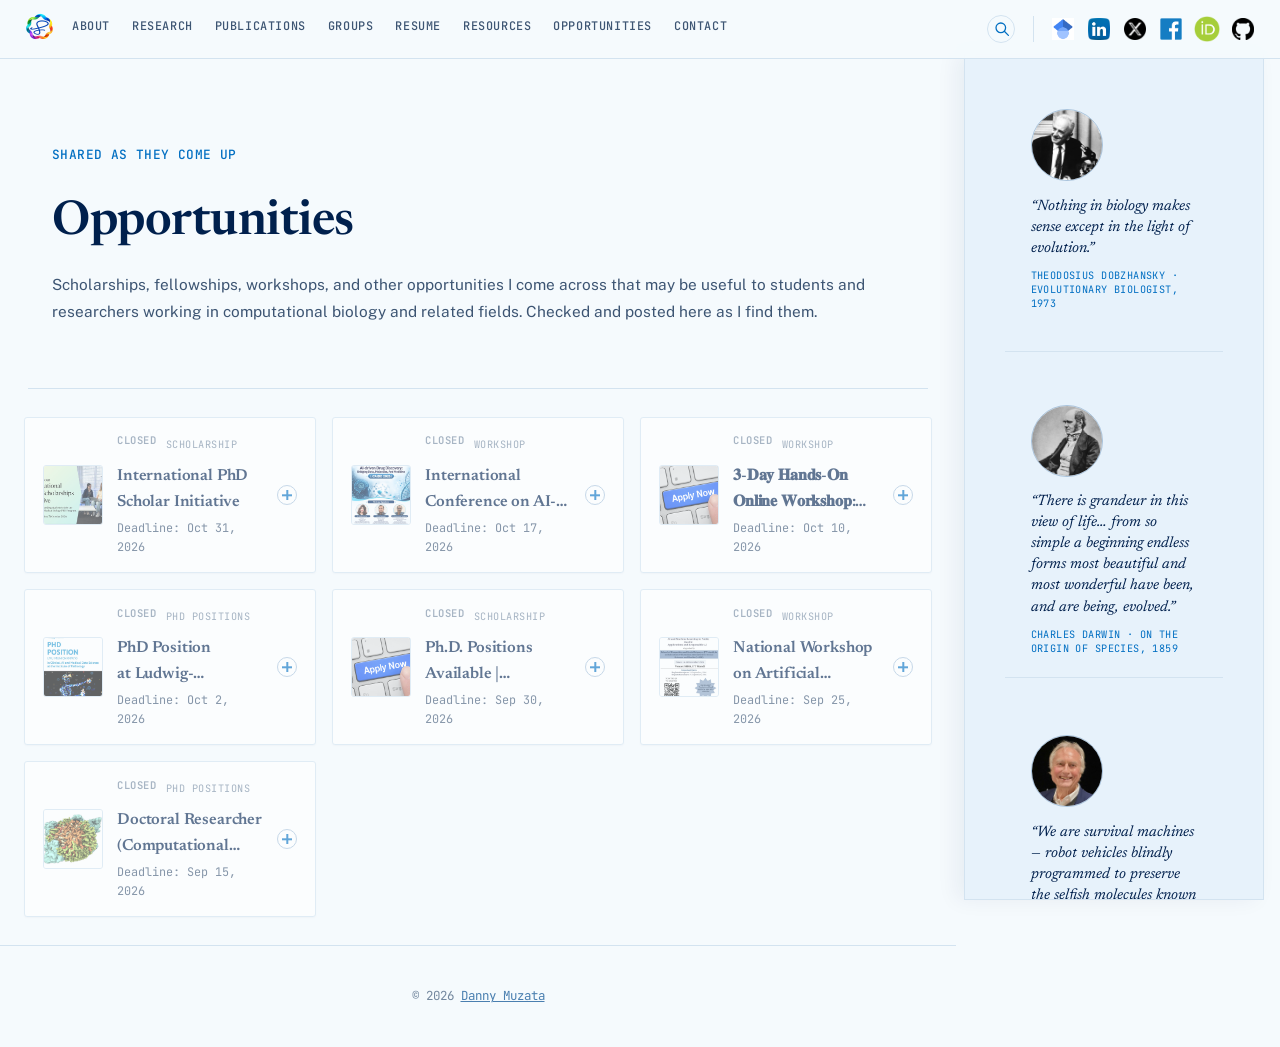
==== commit 3ded4b41: "Mobile: About Me before Research Highlights; quotes above hero, auto-scrolling and shorter - Move Ab" ====
--- a/opportunities.html
+++ b/opportunities.html
@@ -113,6 +113,10 @@
     <a href="https://orcid.org/0000-0003-0023-9233" target="_blank" rel="noopener noreferrer" aria-label="ORCID" title="Catch me on ORCID"><img src="assets/images/id-cropped.png" alt="" class="icon-orcid"></a>
     <a href="https://github.com/danmuzata" target="_blank" rel="noopener noreferrer" aria-label="GitHub" title="Catch me on GitHub"><img src="assets/images/github-icon.png" alt=""></a>
   </div>
+
+  <button id="mobileMenuToggle" class="mobile-menu-toggle" type="button" aria-label="Open menu" aria-expanded="false">
+    <span></span><span></span><span></span>
+  </button>
 </nav>
 
 <aside class="quotes-rail" aria-label="Quotes from scientists">
@@ -316,6 +320,7 @@
 
   </div>
 </aside>
+
 
 <main>
 <div class="project-hero">
@@ -331,6 +336,7 @@
   </p>
 
 </div>
+
 
 <section>
 
@@ -623,6 +629,32 @@
 </script>
 
 <script>
+const mobileMenuToggle = document.getElementById("mobileMenuToggle");
+const primaryNav = document.querySelector("nav[aria-label=\"Primary navigation\"]");
+
+if (mobileMenuToggle && primaryNav) {
+  mobileMenuToggle.addEventListener("click", (e) => {
+    e.stopPropagation();
+    const open = !primaryNav.classList.contains("nav-open");
+    primaryNav.classList.toggle("nav-open", open);
+    mobileMenuToggle.setAttribute("aria-expanded", open ? "true" : "false");
+  });
+
+  primaryNav.querySelectorAll(".nav-links a").forEach((link) => {
+    link.addEventListener("click", () => {
+      primaryNav.classList.remove("nav-open");
+      mobileMenuToggle.setAttribute("aria-expanded", "false");
+    });
+  });
+
+  document.addEventListener("click", (e) => {
+    if (primaryNav.classList.contains("nav-open") && !primaryNav.contains(e.target)) {
+      primaryNav.classList.remove("nav-open");
+      mobileMenuToggle.setAttribute("aria-expanded", "false");
+    }
+  });
+}
+
 const searchToggle = document.getElementById("searchToggle");
 const searchForm = document.getElementById("searchForm");
 const searchInput = document.getElementById("searchInput");
--- a/assets/css/style.css
+++ b/assets/css/style.css
@@ -1456,3 +1456,152 @@
 .work-status.status-closing { color: var(--amber); }
 .work-status.status-closed { color: var(--ink-faint); }
 .opportunity-card:has(.status-closed) { opacity: 0.6; }
+
+/* ---------- mobile nav: hamburger menu ---------- */
+
+.mobile-menu-toggle {
+  display: none;
+  flex: 0 0 auto;
+  width: 32px;
+  height: 32px;
+  border: 1px solid var(--line);
+  border-radius: 999px;
+  background: none;
+  cursor: pointer;
+  position: relative;
+}
+.mobile-menu-toggle span {
+  position: absolute;
+  left: 8px;
+  right: 8px;
+  height: 1.5px;
+  background: var(--azure);
+  transition: transform 0.2s ease, opacity 0.2s ease;
+}
+.mobile-menu-toggle span:nth-child(1) { top: 11px; }
+.mobile-menu-toggle span:nth-child(2) { top: 15.5px; }
+.mobile-menu-toggle span:nth-child(3) { top: 20px; }
+nav.nav-open .mobile-menu-toggle span:nth-child(1) { transform: translateY(4.5px) rotate(45deg); }
+nav.nav-open .mobile-menu-toggle span:nth-child(2) { opacity: 0; }
+nav.nav-open .mobile-menu-toggle span:nth-child(3) { transform: translateY(-4.5px) rotate(-45deg); }
+
+@media (max-width: 768px) {
+  .mobile-menu-toggle { display: block; }
+
+  .nav-links {
+    display: none;
+    flex-direction: column;
+    align-items: flex-start;
+    gap: 4px;
+    position: absolute;
+    top: 100%;
+    left: 0;
+    right: 0;
+    background: var(--paper);
+    border-bottom: 1px solid var(--line);
+    padding: 14px 20px 18px;
+    box-shadow: 0 12px 24px rgba(0, 32, 77, 0.1);
+    overflow-x: visible;
+    white-space: normal;
+    z-index: 999;
+  }
+  .nav-links a { padding: 8px 0; width: 100%; }
+
+  .nav-social {
+    display: none;
+    position: absolute;
+    top: 100%;
+    left: 0;
+    right: 0;
+    margin-top: 0;
+    padding: 14px 20px 18px;
+    background: var(--paper);
+    border-bottom: 1px solid var(--line);
+    box-shadow: 0 12px 24px rgba(0, 32, 77, 0.1);
+    z-index: 998;
+    transform: translateY(calc(100% + 1px));
+  }
+
+  nav.nav-open .nav-links,
+  nav.nav-open .nav-social {
+    display: flex;
+  }
+  nav.nav-open .nav-links {
+    transform: translateY(0);
+  }
+  nav.nav-open .nav-social {
+    top: auto;
+    position: static;
+    box-shadow: none;
+    border-bottom: none;
+    border-top: 1px solid var(--line);
+    padding: 12px 20px 14px;
+    transform: none;
+  }
+  /* stack the two panels as one continuous dropdown */
+  nav.nav-open { position: relative; }
+  nav.nav-open .nav-links { border-bottom: none; box-shadow: none; padding-bottom: 0; }
+  nav.nav-open .nav-social { box-shadow: 0 12px 24px rgba(0, 32, 77, 0.1); }
+}
+
+/* ---------- mobile (<=768px): quotes rail becomes an auto-scrolling horizontal strip ---------- */
+@media (max-width: 768px) {
+  .quotes-rail {
+    position: static;
+    top: auto;
+    right: auto;
+    width: 100%;
+    height: auto;
+    border: none;
+    border-top: 1px solid var(--line);
+    border-bottom: 1px solid var(--line);
+    box-shadow: none;
+    background: var(--paper-sunken);
+    z-index: auto;
+    overflow: hidden;
+  }
+  body { padding-right: 0; }
+  nav { margin-right: 0; }
+
+  .quotes-rail-track {
+    flex-direction: row;
+    width: max-content;
+    height: auto;
+    animation: quotes-rail-left 70s linear infinite;
+  }
+  .quotes-rail-track:active { animation-play-state: paused; }
+
+  @keyframes quotes-rail-left {
+    from { transform: translateX(0); }
+    to { transform: translateX(-50%); }
+  }
+
+  .quotes-rail .quote-card {
+    flex: 0 0 210px;
+    width: 210px;
+    min-height: auto;
+    border-bottom: none;
+    border-right: 1px solid var(--line);
+    padding: 0.65rem 0.9rem;
+    justify-content: flex-start;
+  }
+  .quotes-rail .quote-photo { width: 32px; height: 32px; margin-bottom: 0.35rem; }
+  .quotes-rail .quote-card blockquote,
+  .quotes-rail .quote-card cite {
+    display: block;
+  }
+  .quotes-rail .quote-card blockquote {
+    font-size: 0.72rem;
+    line-height: 1.3;
+    margin: 0 0 4px;
+    display: -webkit-box;
+    -webkit-line-clamp: 3;
+    -webkit-box-orient: vertical;
+    overflow: hidden;
+  }
+  .quotes-rail .quote-card cite { font-size: 0.58rem; line-height: 1.25; }
+}
+
+@media (max-width: 768px) and (prefers-reduced-motion: reduce) {
+  .quotes-rail-track { animation: none; overflow-x: auto; -webkit-overflow-scrolling: touch; }
+}
